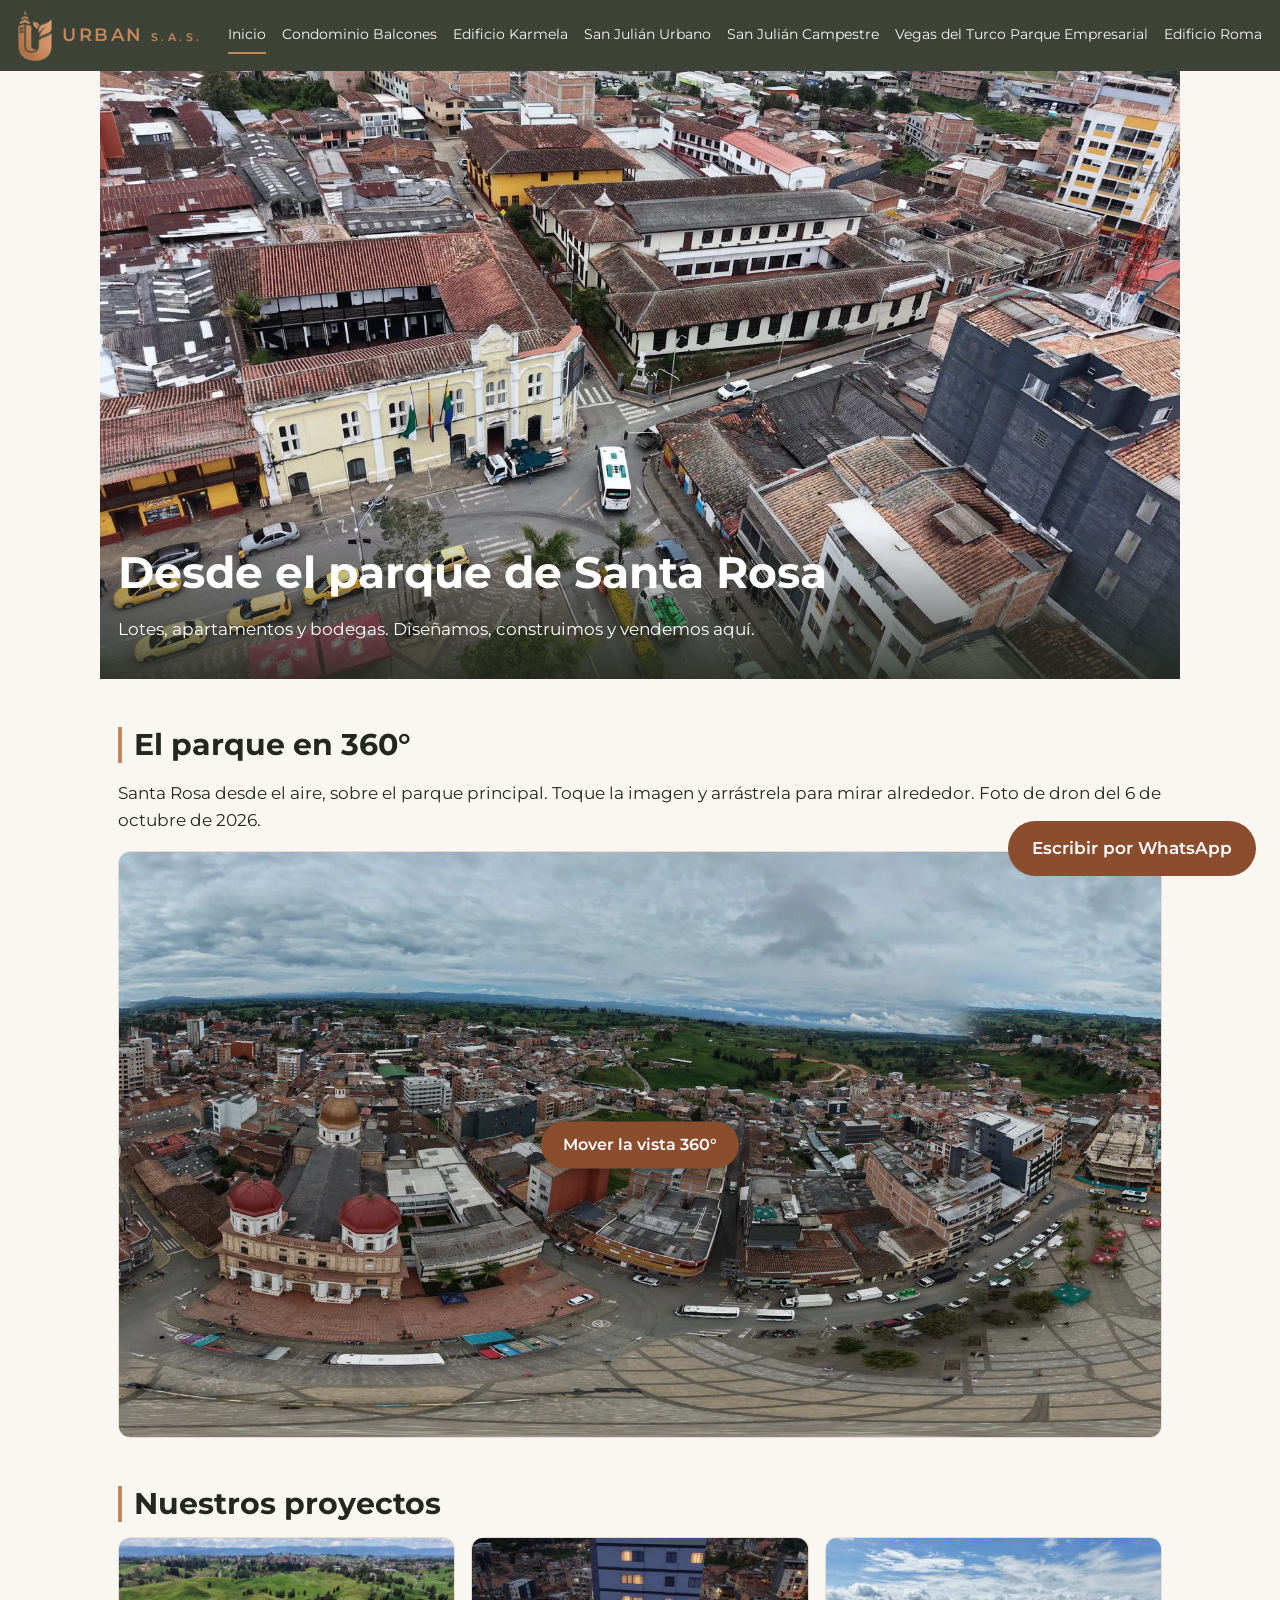
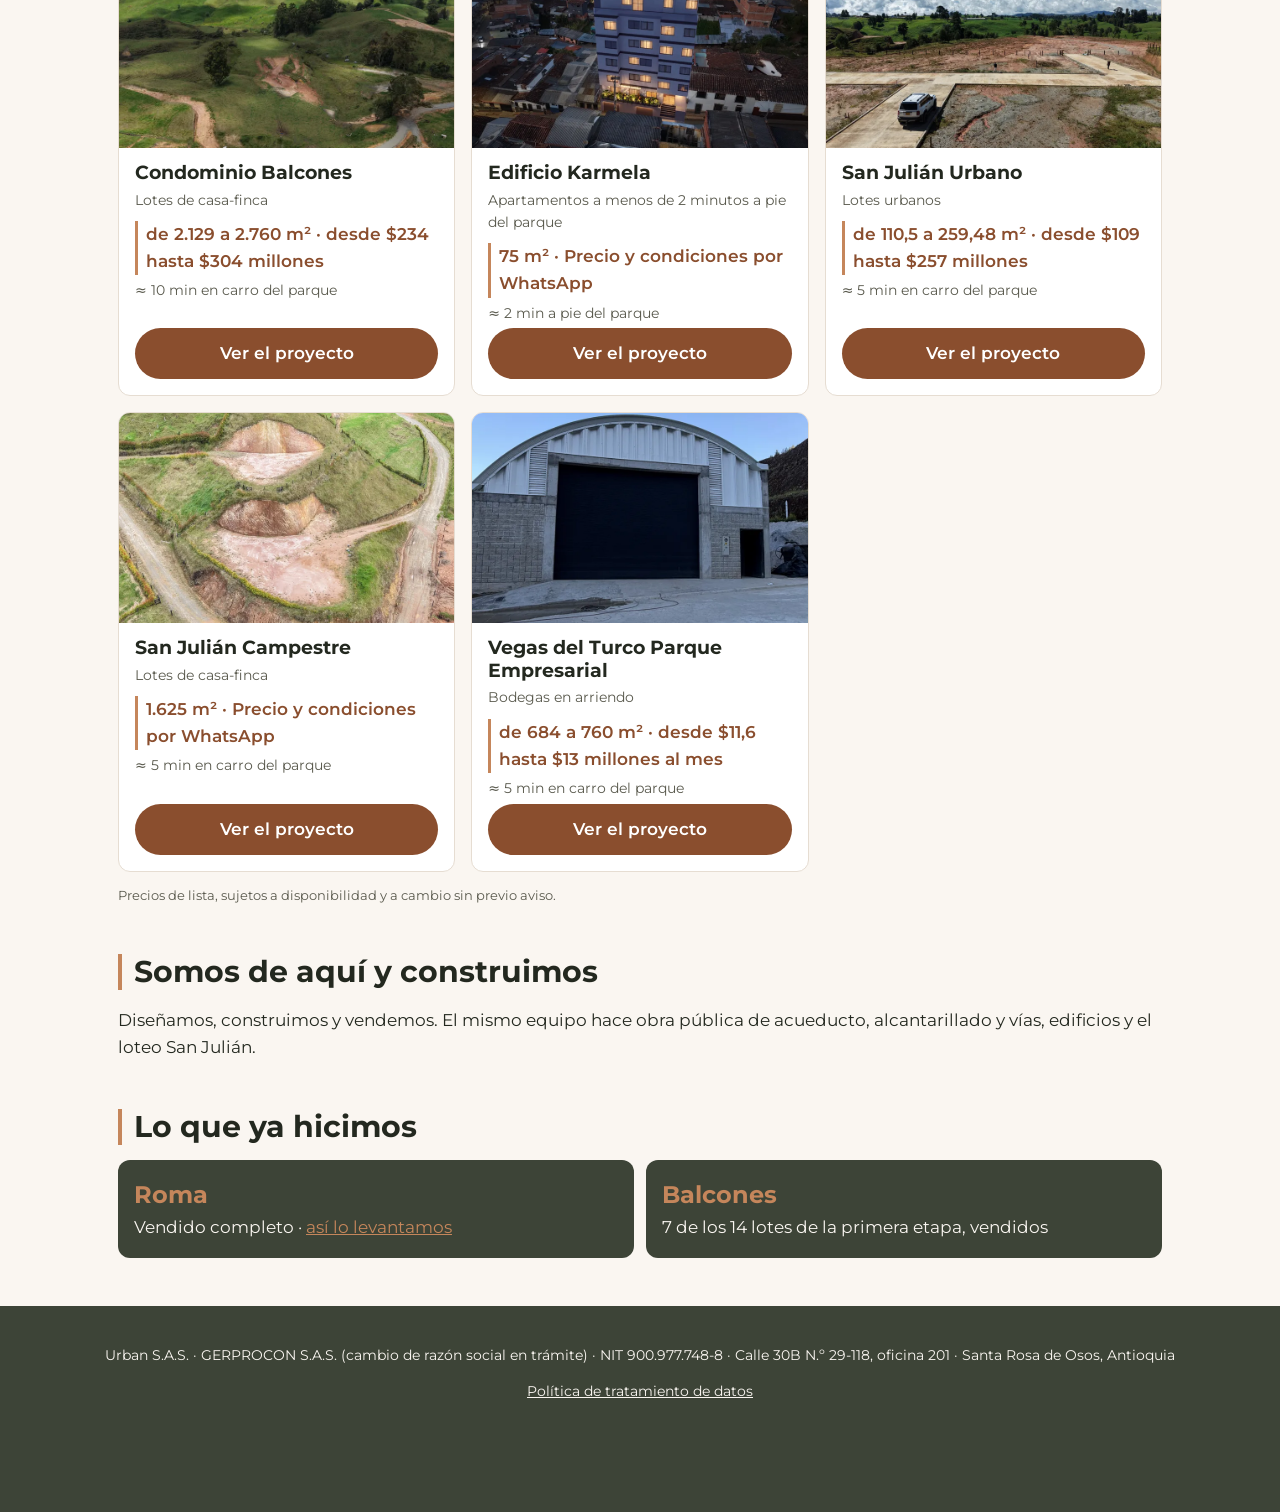
==== index.html @ 13b0f91e "Karmela: 5 apartamentos disponibles (rutina de disponibilidad, 24-10 08:48)" ====
<!DOCTYPE html>
<html lang="es-CO">
<head>
<meta charset="utf-8">
<meta name="viewport" content="width=device-width, initial-scale=1">
<title>Proyectos en Santa Rosa de Osos — Urban S.A.S.</title>
<meta name="description" content="Lotes de casa-finca, lotes urbanos, apartamentos y bodegas en Santa Rosa de Osos, Antioquia.">
<link rel="canonical" href="https://urbansas.com.co/">
<link rel="preload" href="/fuentes/montserrat.woff2" as="font" type="font/woff2" crossorigin>
<link rel="stylesheet" href="/css/urban.css">
<link rel="icon" href="/img/favicon-32.png" sizes="32x32">
<meta property="og:title" content="Proyectos en Santa Rosa de Osos">
<meta property="og:description" content="Lotes de casa-finca, lotes urbanos, apartamentos y bodegas en Santa Rosa de Osos, Antioquia.">
<meta property="og:url" content="https://urbansas.com.co/">
<meta property="og:type" content="website">
<meta property="og:locale" content="es_CO">
<meta property="og:image" content="https://urbansas.com.co/img/parque-1600.webp">
<meta property="og:image:alt" content="Proyectos en Santa Rosa de Osos">
</head>
<body>
<header class="encabezado">
  <a class="marca" href="/"><img src="/img/urban-icono.png" srcset="/img/urban-icono.png 1x, /img/urban-icono@2x.png 2x" alt="" width="34" height="48"><span>URBAN <small>S.A.S.</small></span></a>
  <nav class="menu" aria-label="Menú"><a href="/" aria-current="page">Inicio</a><a href="/balcones/">Condominio Balcones</a><a href="/karmela/">Edificio Karmela</a><a href="/san-julian-urbano/">San Julián Urbano</a><a href="/san-julian-campestre/">San Julián Campestre</a><a href="/vegas-del-turco/">Vegas del Turco Parque Empresarial</a><a href="/edificio-roma/">Edificio Roma</a></nav>
</header>
<main>

<section class="heroe"><img src="/img/parque-1600.webp" srcset="/img/parque-800.webp 800w, /img/parque-1600.webp 1600w" sizes="100vw" alt="Parque principal de Santa Rosa de Osos desde el aire" fetchpriority="high" width="1600" height="900">
  <div class="sobre"><h1>Desde el parque de Santa Rosa</h1><p>Lotes, apartamentos y bodegas. Diseñamos, construimos y vendemos aquí.</p></div></section>
<h2>El parque en 360°</h2>
<p>Santa Rosa desde el aire, sobre el parque principal. Toque la imagen y arrástrela para mirar alrededor. Foto de dron del 6 de octubre de 2026.</p>
<div class="visor360" data-pano="/img/parque-360.jpg" data-yaw="-60" data-pitch="-20">
  <img src="/img/parque-360-800.webp" srcset="/img/parque-360-800.webp 800w, /img/parque-360-1600.webp 1600w" sizes="(max-width: 1080px) 100vw, 1044px" alt="Vista desde el aire del parque principal y la catedral de Santa Rosa de Osos" loading="lazy" width="1600" height="900">
  <button type="button" class="visor360-abrir">Mover la vista 360°</button>
</div>
<script type="module">
  import { montar360 } from '/js/visor360.js';
  document.querySelectorAll('.visor360').forEach(montar360);
</script>
<h2>Nuestros proyectos</h2>
<div class="tarjetas"><article class="tarjeta" data-proyecto="balcones"><img src="/img/balcones-portada-800.webp" alt="" loading="lazy">
  <div class="cuerpo"><h3>Condominio Balcones</h3><p class="tipo">Lotes de casa-finca</p><p class="rango">de 2.129 a 2.760 m² · desde $234 hasta $304 millones</p><p class="minutos">≈ 10 min en carro del parque</p>
  <a class="boton" href="/balcones/">Ver el proyecto</a></div></article><article class="tarjeta" data-proyecto="karmela"><img src="/karmela/img/fachada-800.webp" alt="" loading="lazy">
  <div class="cuerpo"><h3>Edificio Karmela</h3><p class="tipo">Apartamentos a menos de 2 minutos a pie del parque</p><p class="rango">75 m² · Precio y condiciones por WhatsApp</p><p class="minutos">≈ 2 min a pie del parque</p>
  <a class="boton" href="/karmela/">Ver el proyecto</a></div></article><article class="tarjeta" data-proyecto="san-julian-urbano"><img src="/san-julian/urbano-portada-800.webp" alt="" loading="lazy">
  <div class="cuerpo"><h3>San Julián Urbano</h3><p class="tipo">Lotes urbanos</p><p class="rango">de 110,5 a 259,48 m² · desde $109 hasta $257 millones</p><p class="minutos">≈ 5 min en carro del parque</p>
  <a class="boton" href="/san-julian-urbano/">Ver el proyecto</a></div></article><article class="tarjeta" data-proyecto="san-julian-campestre"><img src="/san-julian/campestre-portada-800.webp" alt="" loading="lazy" style="object-position: 50% 30%">
  <div class="cuerpo"><h3>San Julián Campestre</h3><p class="tipo">Lotes de casa-finca</p><p class="rango">1.625 m² · Precio y condiciones por WhatsApp</p><p class="minutos">≈ 5 min en carro del parque</p>
  <a class="boton" href="/san-julian-campestre/">Ver el proyecto</a></div></article><article class="tarjeta" data-proyecto="vegas-del-turco"><img src="/vegas-del-turco/fachada-800.webp" alt="" loading="lazy">
  <div class="cuerpo"><h3>Vegas del Turco Parque Empresarial</h3><p class="tipo">Bodegas en arriendo</p><p class="rango">de 684 a 760 m² · desde $11,6 hasta $13 millones al mes</p><p class="minutos">≈ 5 min en carro del parque</p>
  <a class="boton" href="/vegas-del-turco/">Ver el proyecto</a></div></article></div>
<p class="nota">Precios de lista, sujetos a disponibilidad y a cambio sin previo aviso.</p>
<h2>Somos de aquí y construimos</h2>
<p>Diseñamos, construimos y vendemos. El mismo equipo hace obra pública de acueducto, alcantarillado y vías, edificios y el loteo San Julián.</p>
<h2>Lo que ya hicimos</h2>
<div class="hecho"><div><strong>Roma</strong>Vendido completo · <a href="/edificio-roma/">así lo levantamos</a></div><div><strong>Balcones</strong>7 de los 14 lotes de la primera etapa, vendidos</div></div>
</main>
<footer class="pie">
  <p>Urban S.A.S. · GERPROCON S.A.S. (cambio de razón social en trámite) · NIT 900.977.748-8 · Calle 30B N.º 29-118, oficina 201 · Santa Rosa de Osos, Antioquia</p>
  <p><a href="/privacidad/">Política de tratamiento de datos</a></p>
</footer>
<a class="whatsapp-fijo" href="https://wa.me/573203769226?text=Hola%2C%20vi%20la%20p%C3%A1gina%20de%20Urban.%20Quiero%20informaci%C3%B3n.">Escribir por WhatsApp</a>
</body>
</html>
---- css/urban.css ----
@font-face { font-family: Montserrat; src: url(/fuentes/montserrat.woff2) format("woff2"); font-weight: 100 900; font-display: swap; }
:root { --verde: #3D4437; --cobre: #C5865B; --cobre-hondo: #8A4E2E; --arena: #FAF6F1; --texto: #23281F; --suave: #5A5A4E; --linea: #E6DDD2; }
* { box-sizing: border-box; }
html { -webkit-text-size-adjust: 100%; }
body { margin: 0; background: var(--arena); color: var(--texto); font: 400 17px/1.6 Montserrat, system-ui, sans-serif; padding-bottom: 76px; }
img, video { max-width: 100%; height: auto; display: block; }
a { color: var(--cobre-hondo); }
h1, h2, h3 { line-height: 1.2; font-weight: 700; }
h1 { font-size: clamp(28px, 6vw, 44px); margin: 0 0 .4em; }
h2 { font-size: clamp(22px, 4.5vw, 30px); margin: 1.6em 0 .5em; border-left: 4px solid var(--cobre); padding-left: 12px; }
main { max-width: 1080px; margin: 0 auto; padding: 0 18px; }
.encabezado { background: var(--verde); display: flex; flex-wrap: wrap; align-items: center; justify-content: space-between; gap: 8px 18px; padding: 10px 18px; }
.marca { display: flex; align-items: center; gap: 10px; color: var(--cobre); text-decoration: none; font-weight: 600; letter-spacing: .14em; font-size: 18px; }
.marca small { font-size: .62em; letter-spacing: .3em; }
.menu { display: flex; flex-wrap: wrap; gap: 4px 16px; }
.menu a { color: var(--arena); text-decoration: none; font-size: 14px; padding: 6px 0; }
.menu a[aria-current="page"] { border-bottom: 2px solid var(--cobre); }
.heroe { position: relative; margin: 0 -18px; }
.heroe img { width: 100%; aspect-ratio: 16/9; object-fit: cover; }
.heroe .sobre { position: absolute; left: 0; right: 0; bottom: 0; padding: 18px; background: linear-gradient(transparent, rgba(35,40,31,.85)); color: #fff; }
.heroe h1 { color: #fff; }
.galeria { display: grid; grid-template-columns: repeat(auto-fit, minmax(min(100%, 420px), 1fr)); gap: 16px; align-items: start; }
.galeria img { width: 100%; border-radius: 12px; border: 1px solid var(--linea); }
.galeria.una { grid-template-columns: minmax(0, 520px); }  /* una sola foto, vertical: no se estira al ancho de la página */
.galeria + .galeria { margin-top: 16px; }
.galeria figure { margin: 0; }
.galeria .ancha { grid-column: 1 / -1; max-width: 780px; }
.galeria figcaption { font-size: 13px; color: var(--suave); margin-top: 6px; }
.tarjetas { display: grid; grid-template-columns: repeat(auto-fit, minmax(260px, 1fr)); gap: 16px; }
.tarjeta { background: #fff; border: 1px solid var(--linea); border-radius: 12px; overflow: hidden; display: flex; flex-direction: column; }
.tarjeta img { aspect-ratio: 16/10; object-fit: cover; width: 100%; }
.tarjeta .cuerpo { padding: 14px 16px 16px; display: flex; flex-direction: column; gap: 4px; flex: 1; }
.tarjeta h3 { margin: 0; font-size: 19px; }
.tarjeta .tipo { color: var(--suave); font-size: 14px; margin: 0; }
.rango { color: var(--cobre-hondo); font-weight: 600; border-left: 3px solid var(--cobre); padding-left: 8px; margin: 6px 0 0; }
.minutos { font-size: 14px; color: var(--suave); margin: 0; }
.boton { display: inline-block; background: var(--cobre-hondo); color: #fff; text-decoration: none; font-weight: 600; padding: 12px 20px; border-radius: 999px; margin-top: auto; text-align: center; }
.whatsapp-fijo { position: fixed; left: 12px; right: 12px; bottom: 12px; z-index: 50; background: var(--cobre-hondo); color: #fff; text-align: center; padding: 14px; border-radius: 999px; font-weight: 600; text-decoration: none; }
@media (min-width: 760px) { .whatsapp-fijo { left: auto; right: 24px; bottom: 24px; padding: 14px 24px; } body { padding-bottom: 0; } }
.lista-datos { list-style: none; padding: 0; display: grid; grid-template-columns: repeat(auto-fit, minmax(220px, 1fr)); gap: 8px 24px; }
.lista-datos li::before { content: ""; display: inline-block; width: 8px; height: 8px; background: var(--cobre); border-radius: 2px; margin-right: 10px; vertical-align: 2px; }
.planito { background: #fff; border: 1px solid var(--linea); border-radius: 12px; padding: 8px; }
.nota { font-size: 13px; color: var(--suave); }
.pie { background: var(--verde); color: var(--arena); padding: 24px 18px 96px; margin-top: 48px; font-size: 14px; text-align: center; }
.pie a { color: var(--arena); text-decoration: underline; }
.hecho { display: grid; grid-template-columns: repeat(auto-fit, minmax(200px, 1fr)); gap: 12px; }
.hecho div { background: var(--verde); color: var(--arena); border-radius: 12px; padding: 16px; }
.hecho strong { color: var(--cobre); display: block; font-size: 24px; }
.visor360 { position: relative; width: 100%; border-radius: 12px; overflow: hidden; border: 1px solid var(--linea); aspect-ratio: 16/9; background: var(--verde); }
@media (max-width: 600px) { .visor360 { aspect-ratio: 4/3; } }  /* en celular, más alto: 16:9 a 340 px de ancho no deja dónde arrastrar */
.visor360 > img { width: 100%; height: 100%; object-fit: cover; }
.visor360-abrir { position: absolute; left: 50%; top: 50%; transform: translate(-50%, -50%); font: 600 16px/1.2 Montserrat, system-ui, sans-serif; color: #fff; background: var(--cobre-hondo); border: 0; border-radius: 999px; padding: 14px 22px; cursor: pointer; box-shadow: 0 4px 16px rgba(0,0,0,.35); }
.visor360-abrir:disabled { opacity: .85; cursor: progress; }
.visor360-lienzo { position: absolute; inset: 0; }
.galeria.linea { grid-template-columns: repeat(auto-fill, minmax(min(46%, 240px), 1fr)); gap: 12px; }  /* línea de tiempo del Roma: varias fotos por fila, también en celular */
.galeria.linea figcaption strong { color: var(--texto); }
.hecho a { color: var(--cobre); }
.video-vertical { max-width: 420px; margin: 0 auto; }
.video-vertical video { width: 100%; border-radius: 12px; background: var(--verde); aspect-ratio: 9/16; }
.calculadora { background: #fff; border: 1px solid var(--linea); border-radius: 12px; padding: 16px 18px; max-width: 640px; }
.calculadora > p:first-child { margin-top: 0; }
.calculadora label { display: flex; justify-content: space-between; gap: 12px; font-weight: 600; margin-top: 14px; }
.calculadora label strong { color: var(--cobre-hondo); white-space: nowrap; }
.calculadora input[type="range"] { width: 100%; accent-color: var(--cobre-hondo); margin: 8px 0 0; }
.plan-extremos { display: flex; justify-content: space-between; font-size: 12px; color: var(--suave); margin: 0; }
.plan-resultado { background: var(--arena); border-radius: 10px; padding: 12px 14px; margin-top: 16px; }
.plan-filas { margin: 0; }
.plan-filas div { display: flex; justify-content: space-between; gap: 12px; padding: 6px 0; border-bottom: 1px solid var(--linea); }
.plan-filas div:last-child { border-bottom: 0; font-weight: 700; color: var(--cobre-hondo); }
.plan-filas dd { margin: 0; white-space: nowrap; }
.plan-resumen { margin: 8px 0 0; font-size: 15px; }
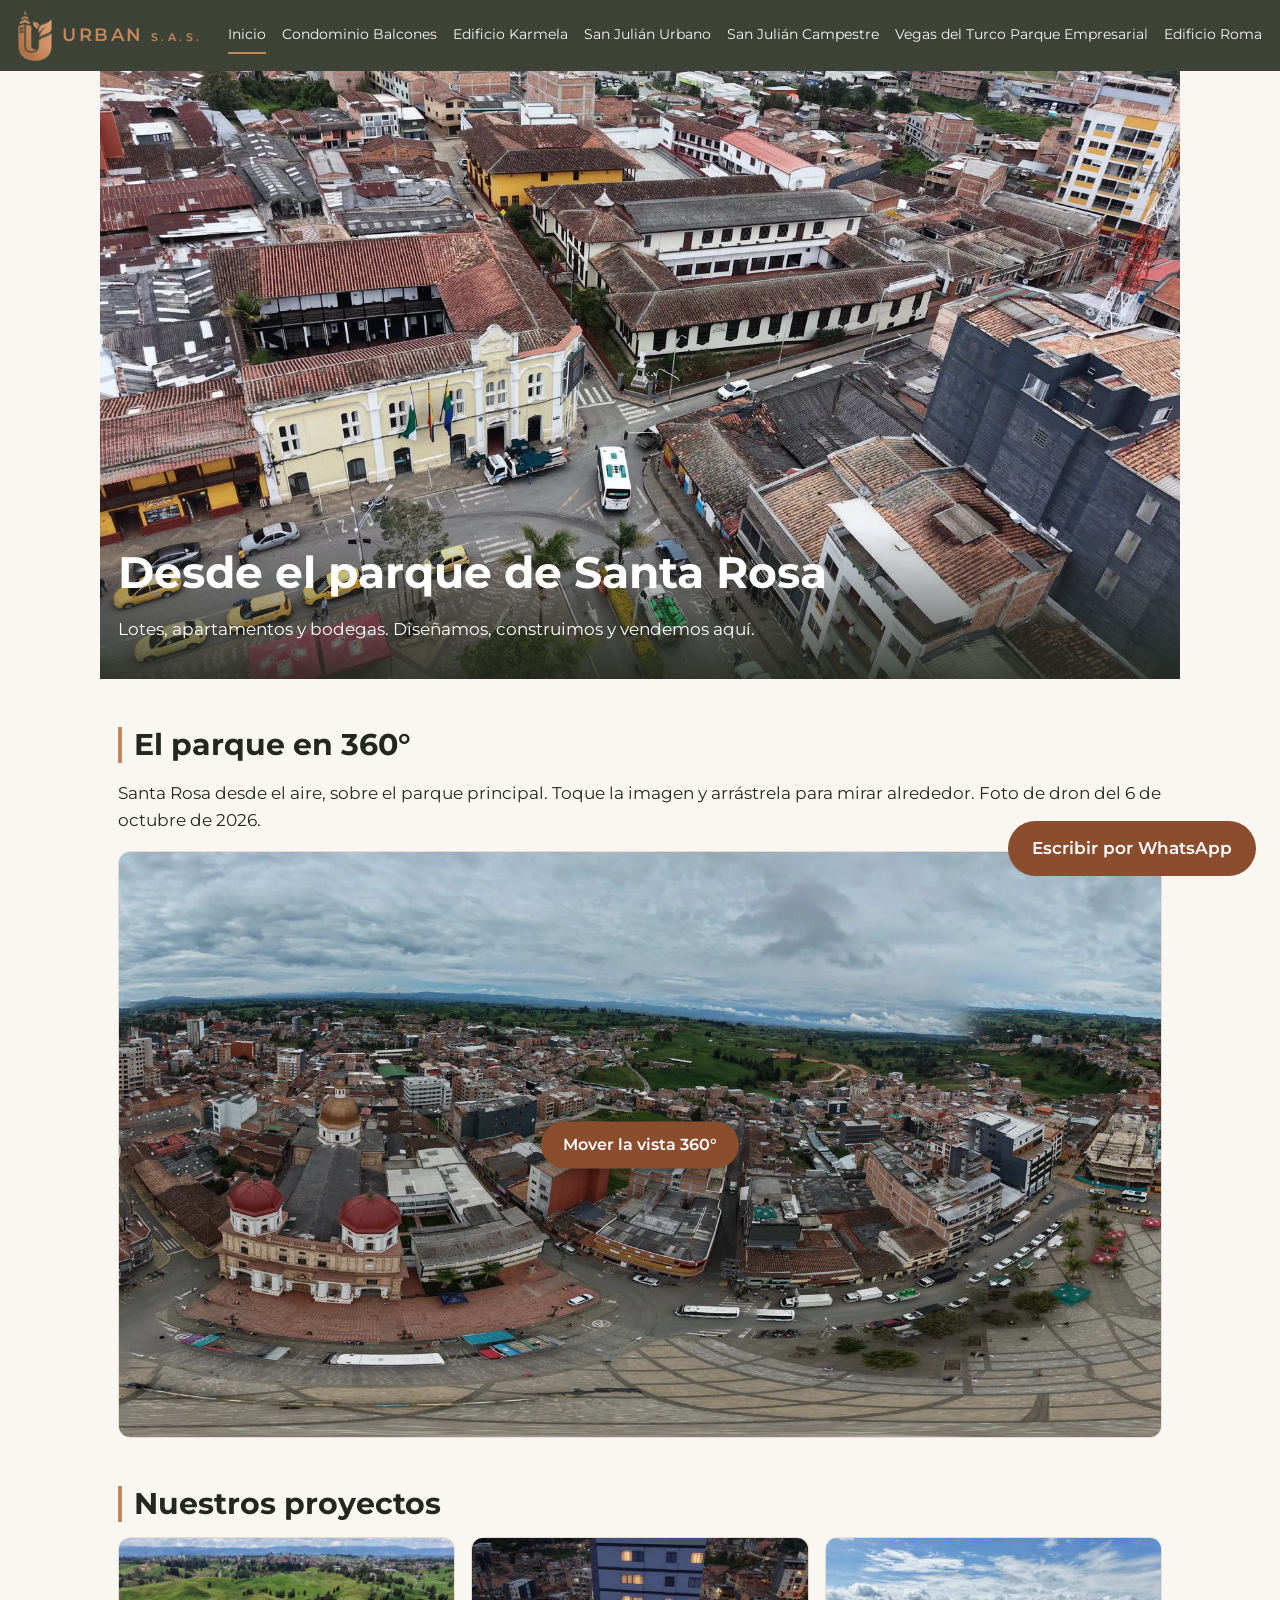
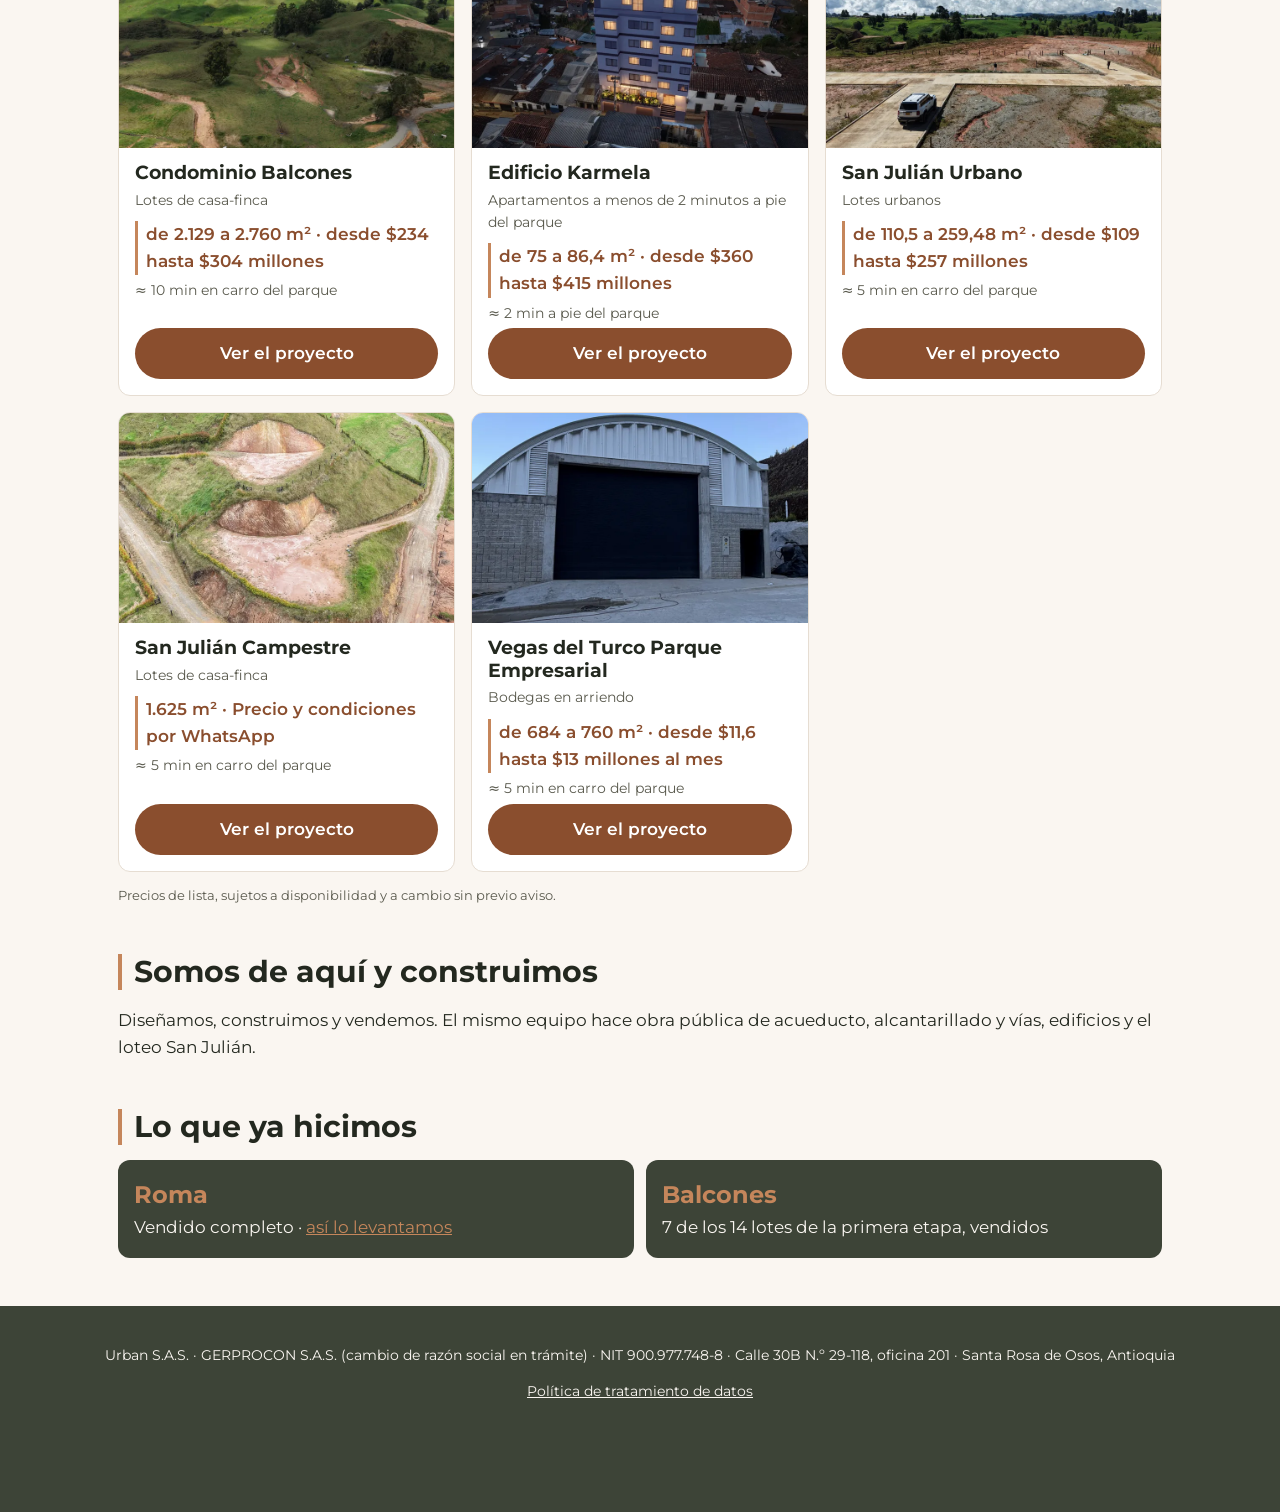
==== commit 4a712063: "Karmela: 6 apartamentos disponibles (rutina de disponibilidad, 24-10 09:09)" ====
--- a/index.html
+++ b/index.html
@@ -40,7 +40,7 @@
 <div class="tarjetas"><article class="tarjeta" data-proyecto="balcones"><img src="/img/balcones-portada-800.webp" alt="" loading="lazy">
   <div class="cuerpo"><h3>Condominio Balcones</h3><p class="tipo">Lotes de casa-finca</p><p class="rango">de 2.129 a 2.760 m² · desde $234 hasta $304 millones</p><p class="minutos">≈ 10 min en carro del parque</p>
   <a class="boton" href="/balcones/">Ver el proyecto</a></div></article><article class="tarjeta" data-proyecto="karmela"><img src="/karmela/img/fachada-800.webp" alt="" loading="lazy">
-  <div class="cuerpo"><h3>Edificio Karmela</h3><p class="tipo">Apartamentos a menos de 2 minutos a pie del parque</p><p class="rango">75 m² · Precio y condiciones por WhatsApp</p><p class="minutos">≈ 2 min a pie del parque</p>
+  <div class="cuerpo"><h3>Edificio Karmela</h3><p class="tipo">Apartamentos a menos de 2 minutos a pie del parque</p><p class="rango">de 75 a 86,4 m² · desde $360 hasta $415 millones</p><p class="minutos">≈ 2 min a pie del parque</p>
   <a class="boton" href="/karmela/">Ver el proyecto</a></div></article><article class="tarjeta" data-proyecto="san-julian-urbano"><img src="/san-julian/urbano-portada-800.webp" alt="" loading="lazy">
   <div class="cuerpo"><h3>San Julián Urbano</h3><p class="tipo">Lotes urbanos</p><p class="rango">de 110,5 a 259,48 m² · desde $109 hasta $257 millones</p><p class="minutos">≈ 5 min en carro del parque</p>
   <a class="boton" href="/san-julian-urbano/">Ver el proyecto</a></div></article><article class="tarjeta" data-proyecto="san-julian-campestre"><img src="/san-julian/campestre-portada-800.webp" alt="" loading="lazy" style="object-position: 50% 30%">
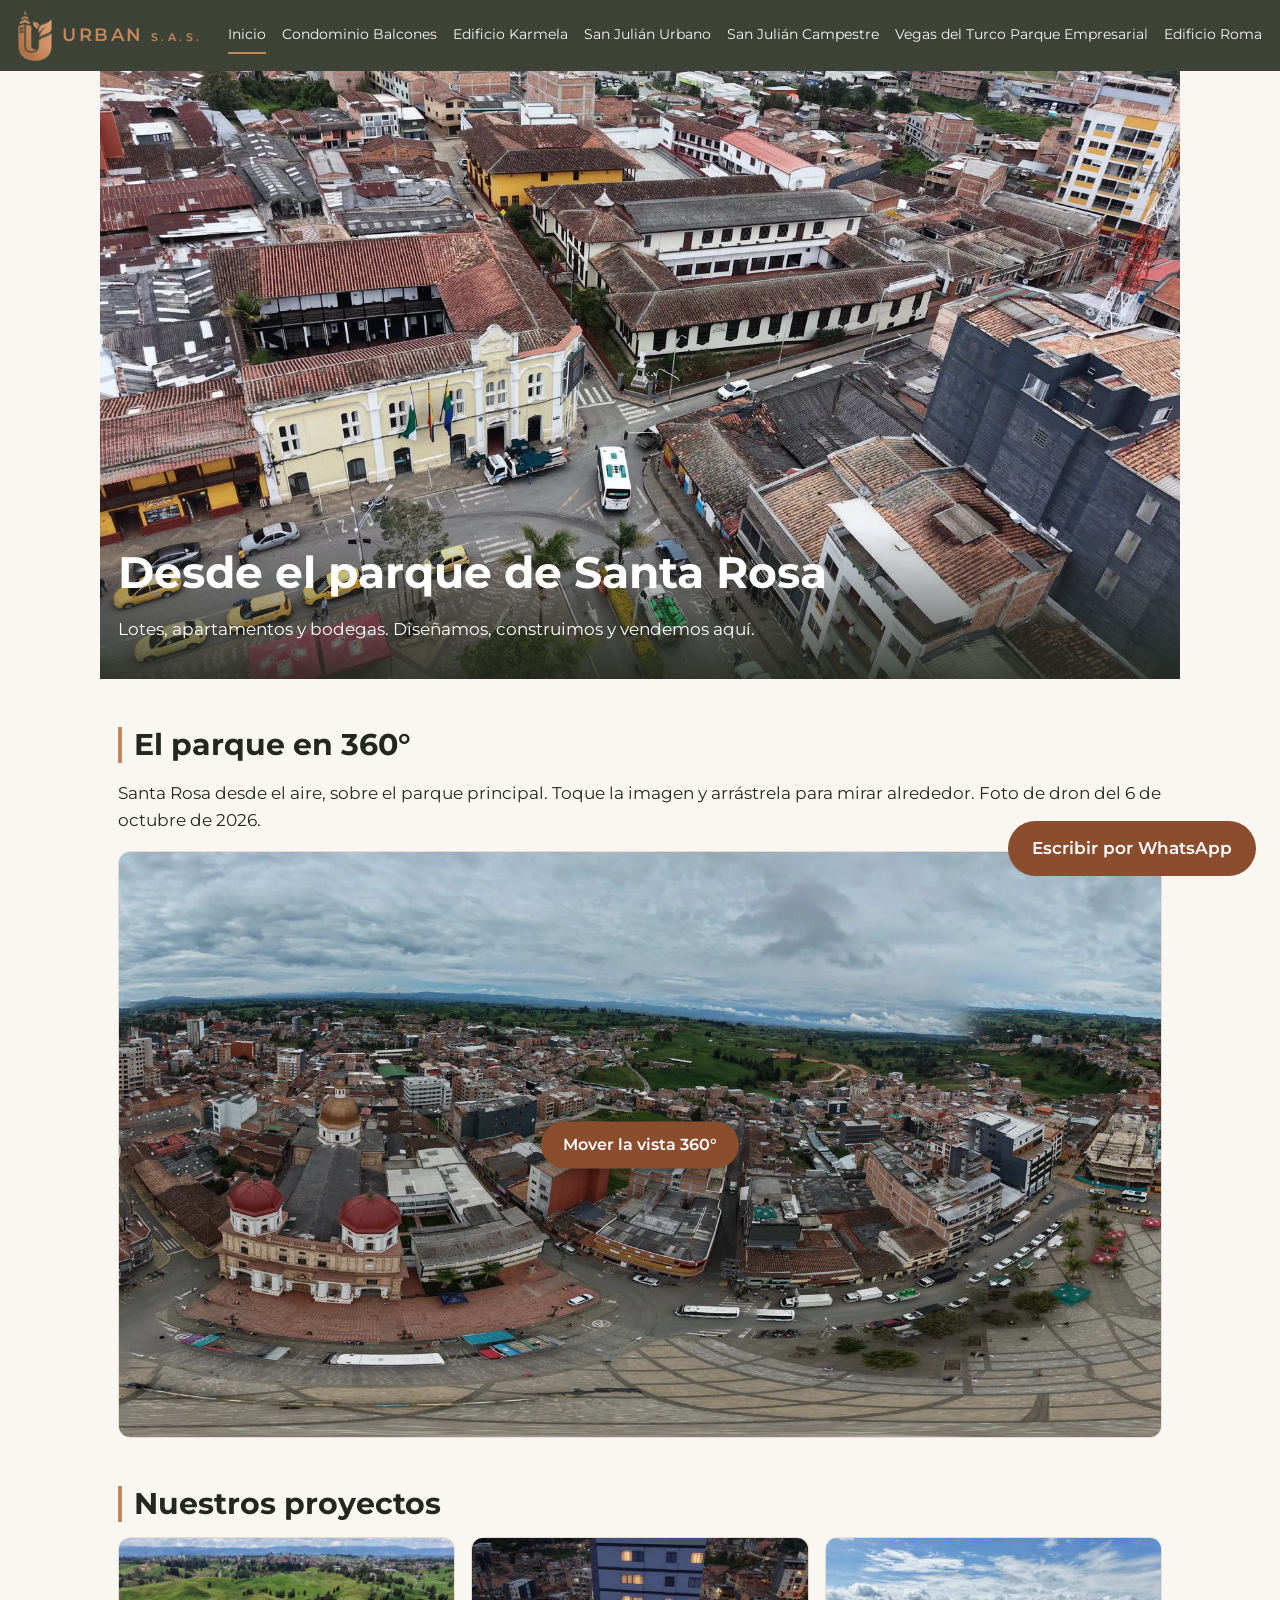
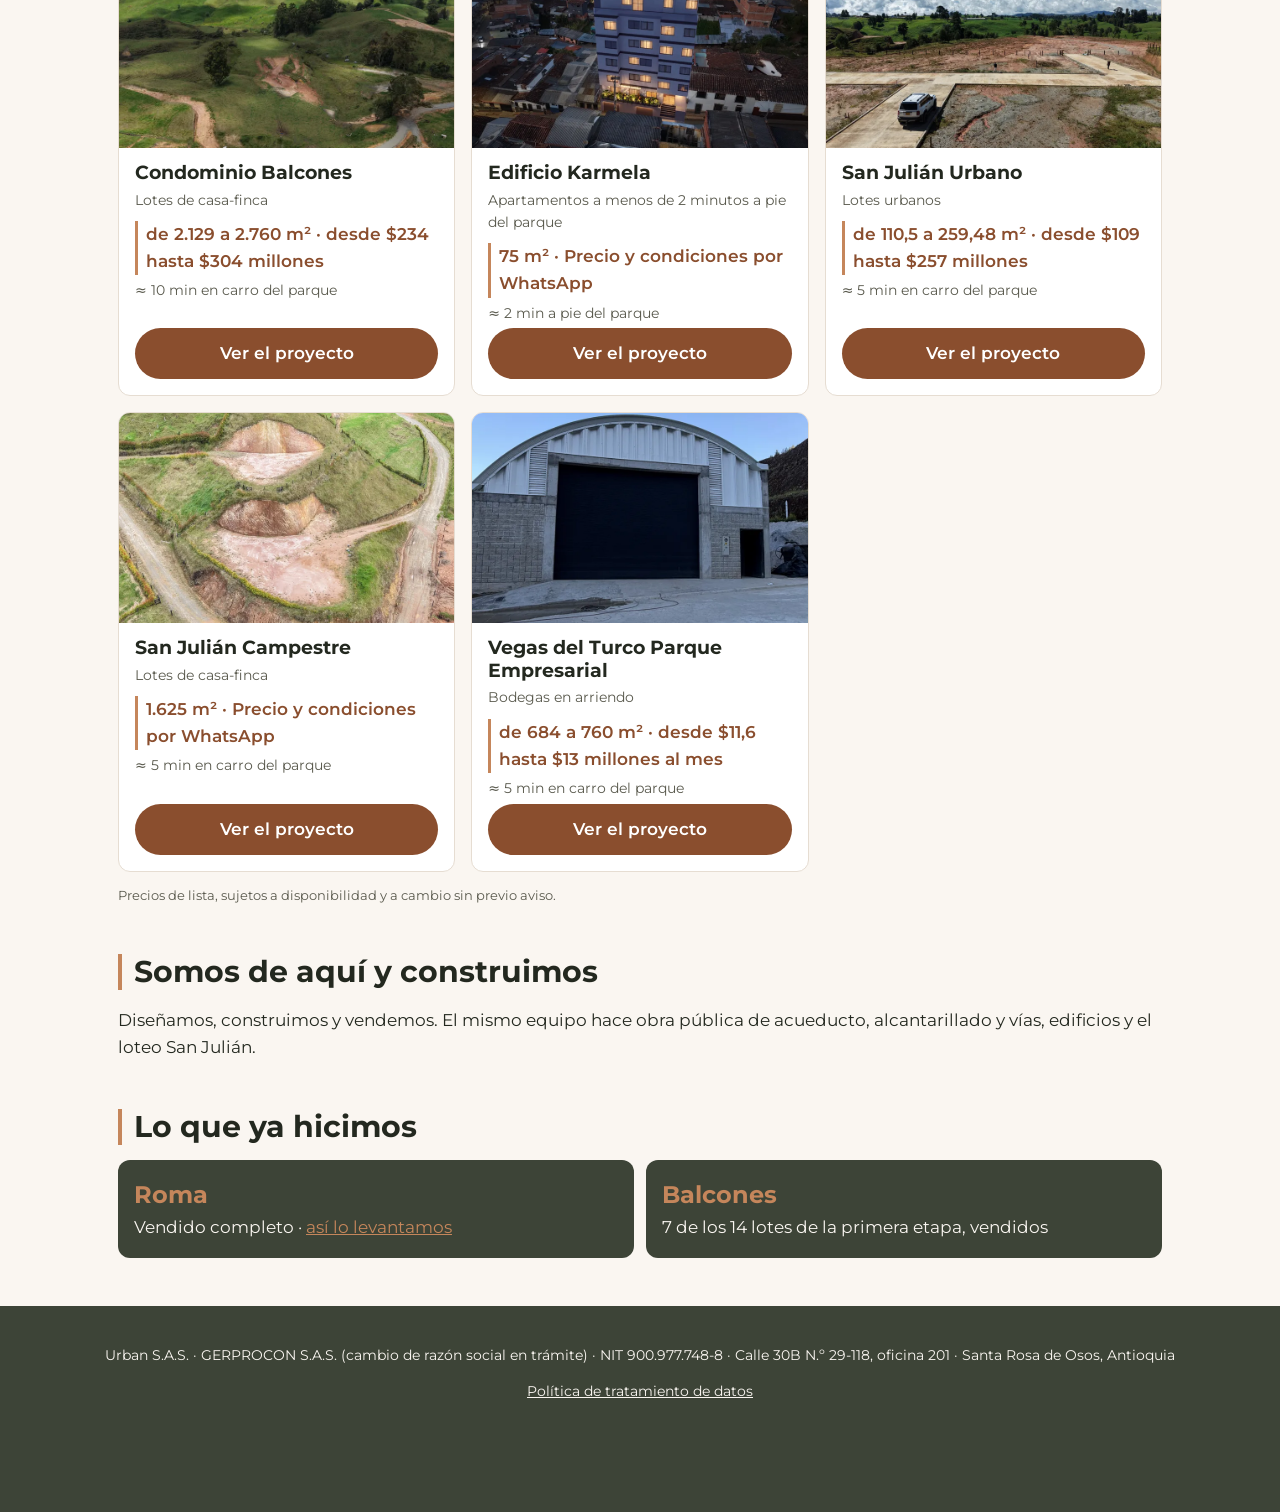
==== commit 1a33968c: "Karmela: 5 apartamentos disponibles (rutina de disponibilidad, 24-10 11:40)" ====
--- a/index.html
+++ b/index.html
@@ -40,7 +40,7 @@
 <div class="tarjetas"><article class="tarjeta" data-proyecto="balcones"><img src="/img/balcones-portada-800.webp" alt="" loading="lazy">
   <div class="cuerpo"><h3>Condominio Balcones</h3><p class="tipo">Lotes de casa-finca</p><p class="rango">de 2.129 a 2.760 m² · desde $234 hasta $304 millones</p><p class="minutos">≈ 10 min en carro del parque</p>
   <a class="boton" href="/balcones/">Ver el proyecto</a></div></article><article class="tarjeta" data-proyecto="karmela"><img src="/karmela/img/fachada-800.webp" alt="" loading="lazy">
-  <div class="cuerpo"><h3>Edificio Karmela</h3><p class="tipo">Apartamentos a menos de 2 minutos a pie del parque</p><p class="rango">de 75 a 86,4 m² · desde $360 hasta $415 millones</p><p class="minutos">≈ 2 min a pie del parque</p>
+  <div class="cuerpo"><h3>Edificio Karmela</h3><p class="tipo">Apartamentos a menos de 2 minutos a pie del parque</p><p class="rango">75 m² · Precio y condiciones por WhatsApp</p><p class="minutos">≈ 2 min a pie del parque</p>
   <a class="boton" href="/karmela/">Ver el proyecto</a></div></article><article class="tarjeta" data-proyecto="san-julian-urbano"><img src="/san-julian/urbano-portada-800.webp" alt="" loading="lazy">
   <div class="cuerpo"><h3>San Julián Urbano</h3><p class="tipo">Lotes urbanos</p><p class="rango">de 110,5 a 259,48 m² · desde $109 hasta $257 millones</p><p class="minutos">≈ 5 min en carro del parque</p>
   <a class="boton" href="/san-julian-urbano/">Ver el proyecto</a></div></article><article class="tarjeta" data-proyecto="san-julian-campestre"><img src="/san-julian/campestre-portada-800.webp" alt="" loading="lazy" style="object-position: 50% 30%">
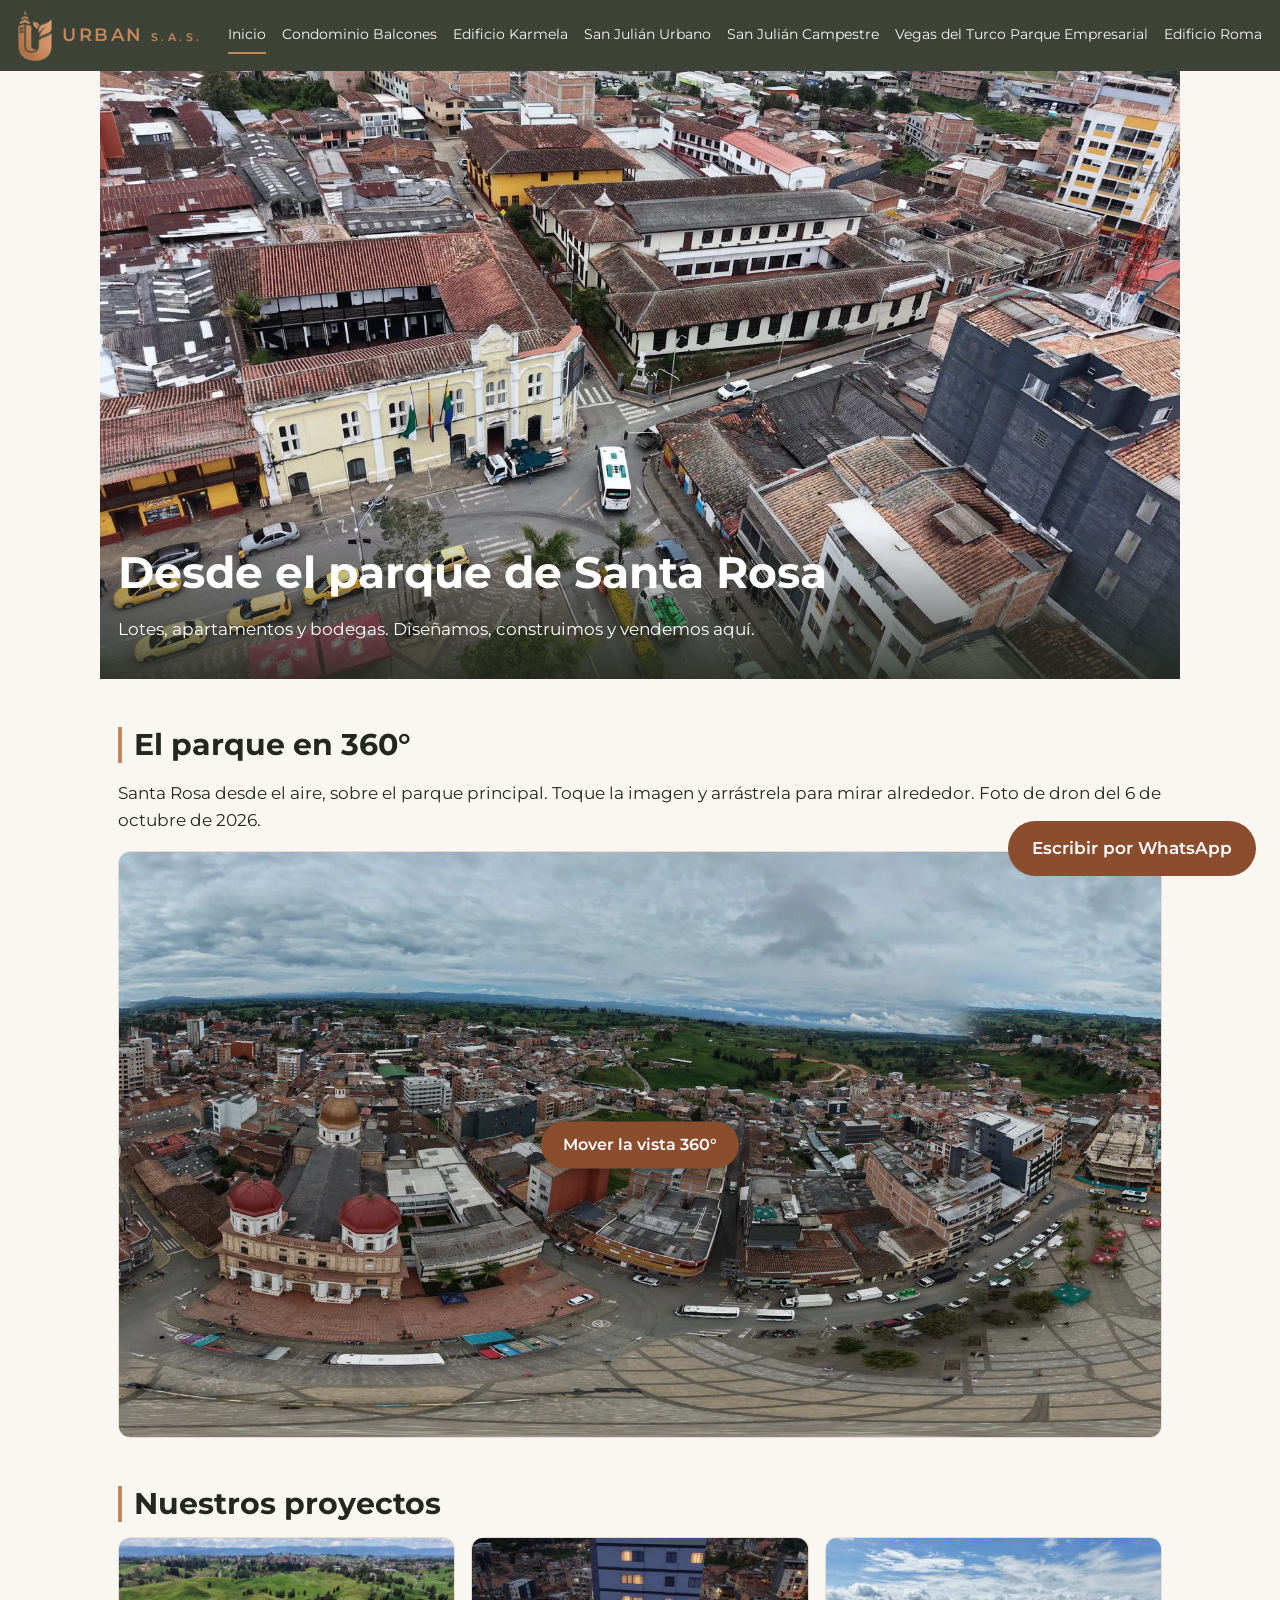
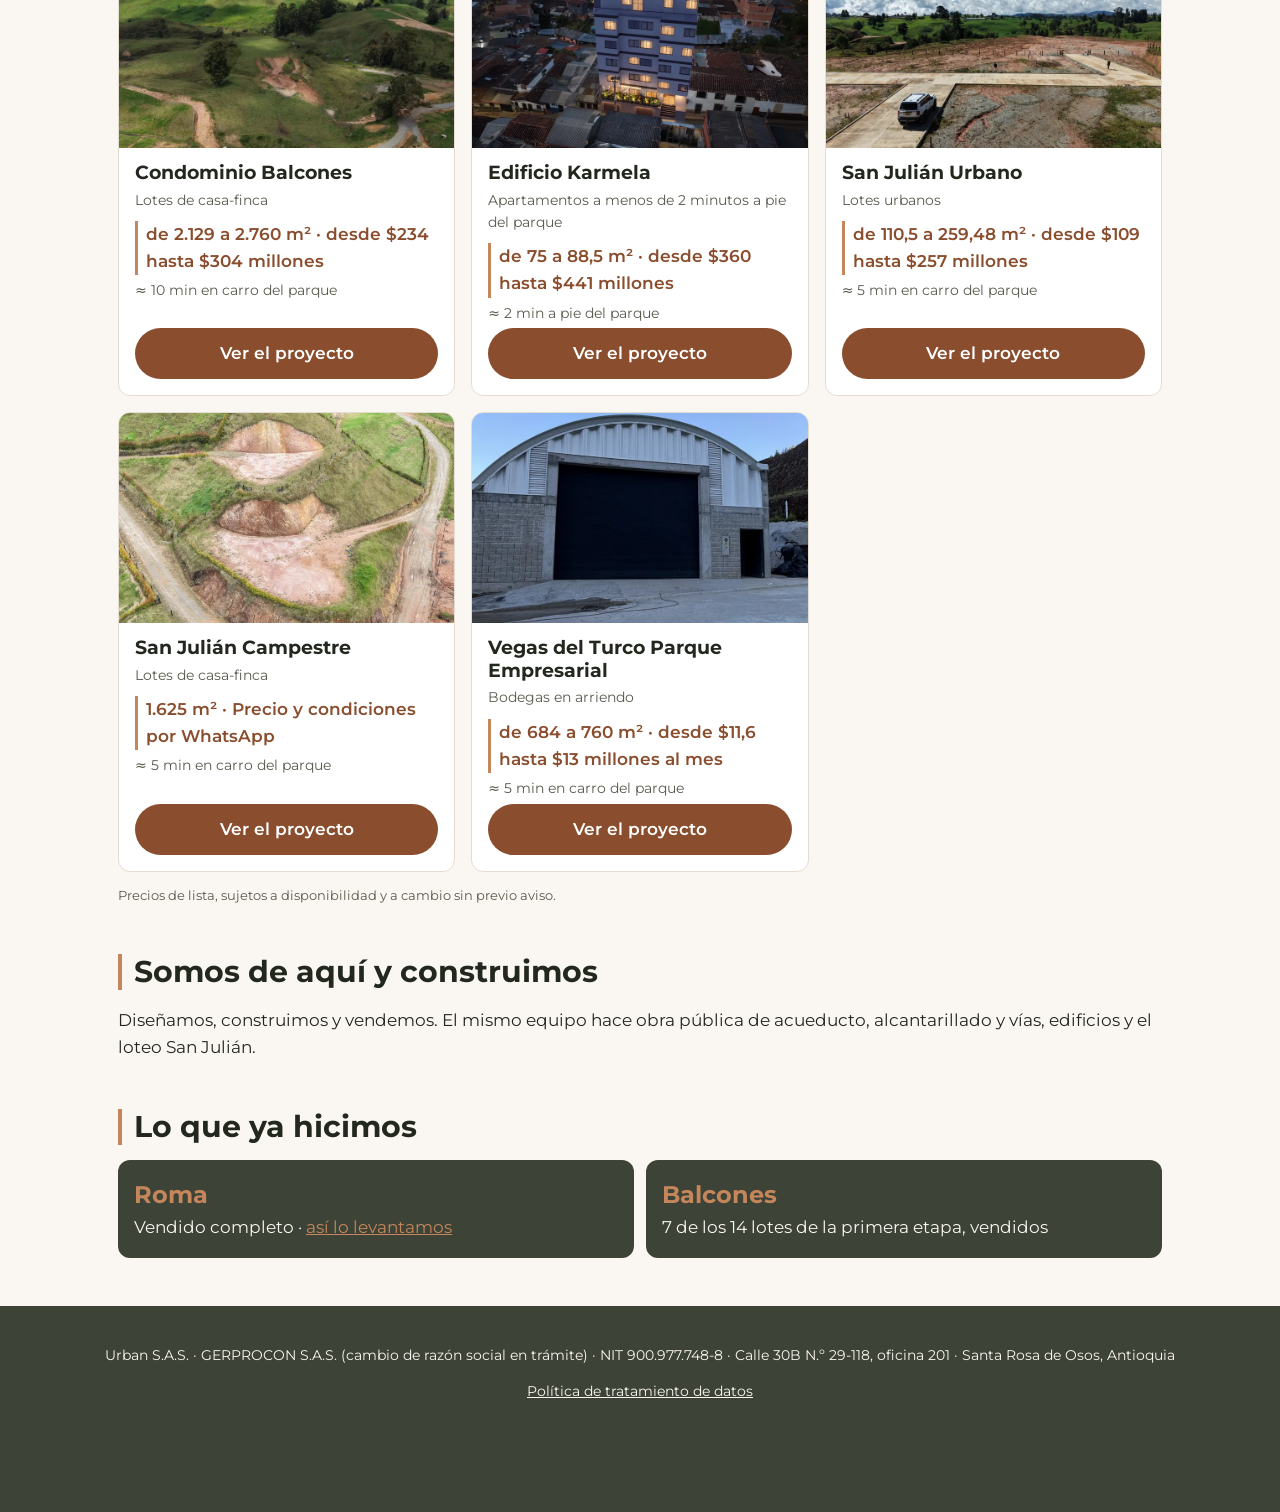
==== commit f3fc75a3: "Karmela: 7 apartamentos disponibles (rutina de disponibilidad, 25-10 16:11)" ====
--- a/index.html
+++ b/index.html
@@ -40,7 +40,7 @@
 <div class="tarjetas"><article class="tarjeta" data-proyecto="balcones"><img src="/img/balcones-portada-800.webp" alt="" loading="lazy">
   <div class="cuerpo"><h3>Condominio Balcones</h3><p class="tipo">Lotes de casa-finca</p><p class="rango">de 2.129 a 2.760 m² · desde $234 hasta $304 millones</p><p class="minutos">≈ 10 min en carro del parque</p>
   <a class="boton" href="/balcones/">Ver el proyecto</a></div></article><article class="tarjeta" data-proyecto="karmela"><img src="/karmela/img/fachada-800.webp" alt="" loading="lazy">
-  <div class="cuerpo"><h3>Edificio Karmela</h3><p class="tipo">Apartamentos a menos de 2 minutos a pie del parque</p><p class="rango">75 m² · Precio y condiciones por WhatsApp</p><p class="minutos">≈ 2 min a pie del parque</p>
+  <div class="cuerpo"><h3>Edificio Karmela</h3><p class="tipo">Apartamentos a menos de 2 minutos a pie del parque</p><p class="rango">de 75 a 88,5 m² · desde $360 hasta $441 millones</p><p class="minutos">≈ 2 min a pie del parque</p>
   <a class="boton" href="/karmela/">Ver el proyecto</a></div></article><article class="tarjeta" data-proyecto="san-julian-urbano"><img src="/san-julian/urbano-portada-800.webp" alt="" loading="lazy">
   <div class="cuerpo"><h3>San Julián Urbano</h3><p class="tipo">Lotes urbanos</p><p class="rango">de 110,5 a 259,48 m² · desde $109 hasta $257 millones</p><p class="minutos">≈ 5 min en carro del parque</p>
   <a class="boton" href="/san-julian-urbano/">Ver el proyecto</a></div></article><article class="tarjeta" data-proyecto="san-julian-campestre"><img src="/san-julian/campestre-portada-800.webp" alt="" loading="lazy" style="object-position: 50% 30%">
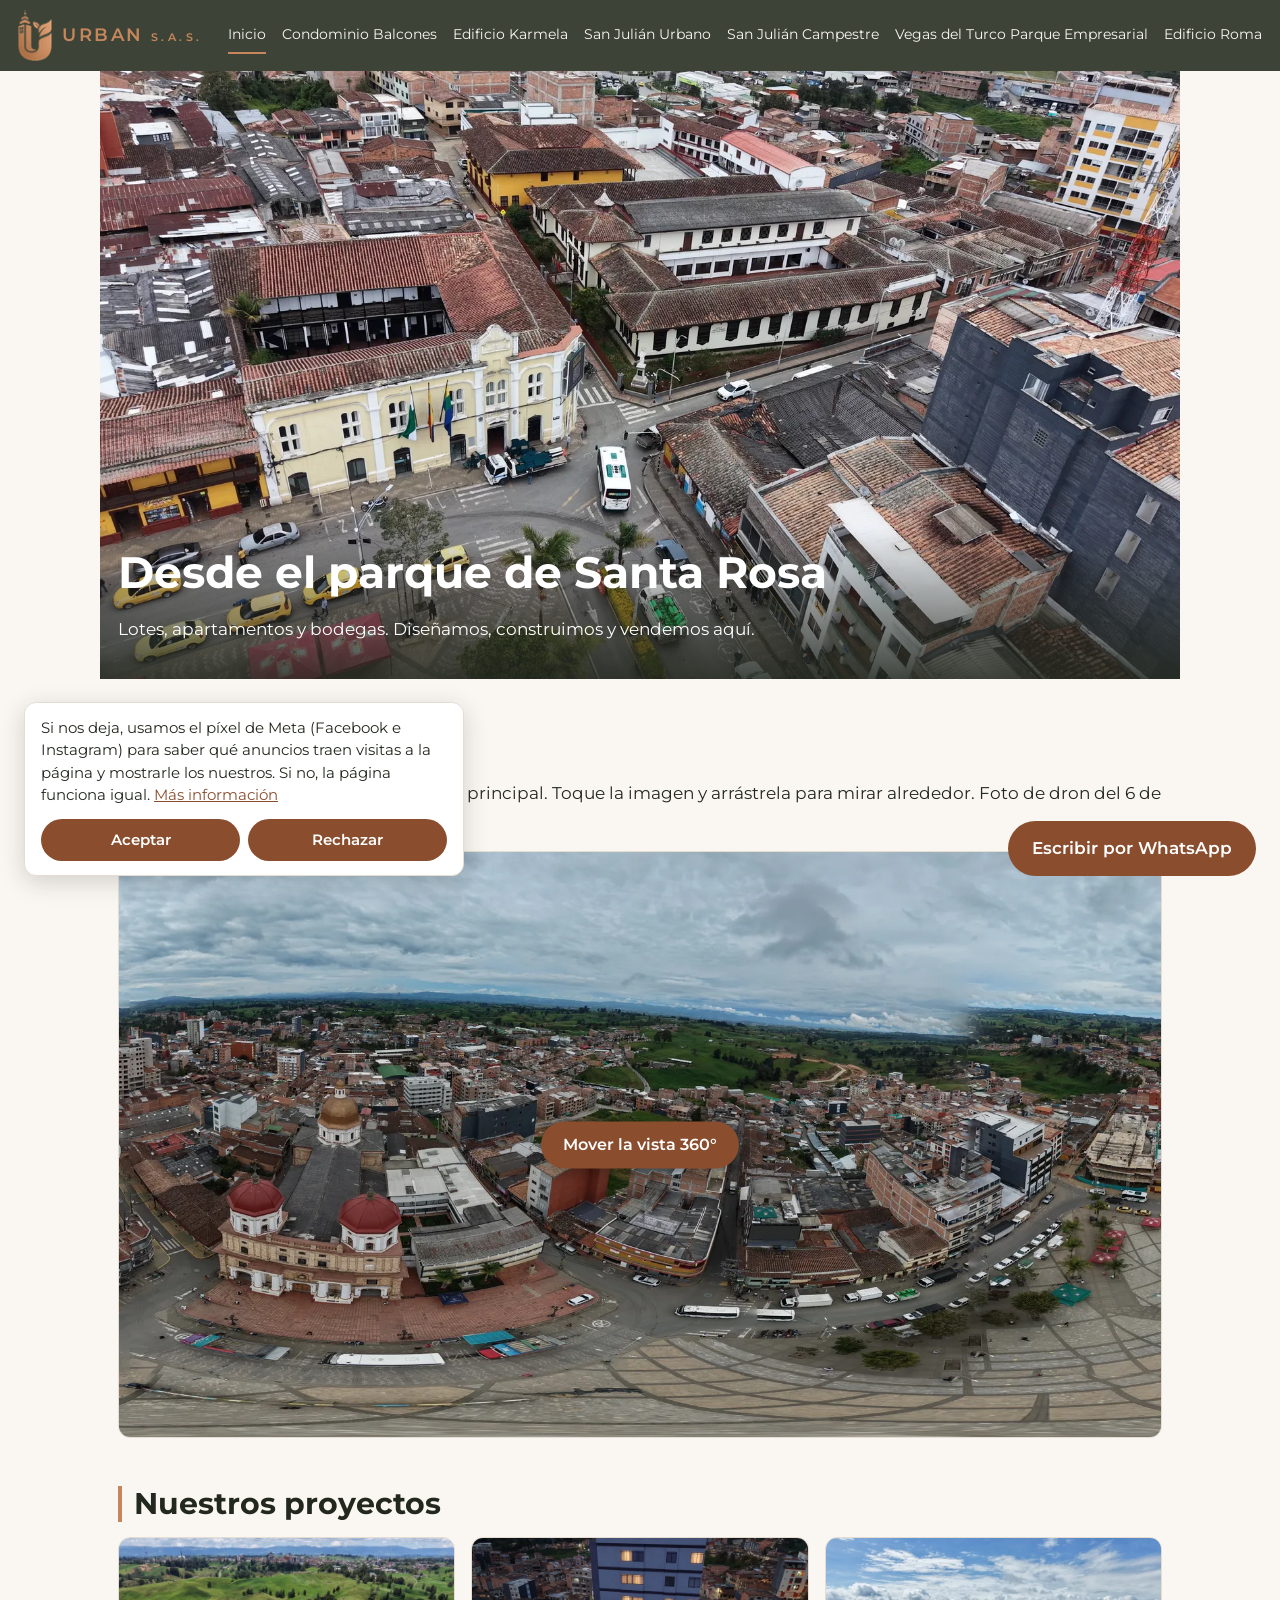
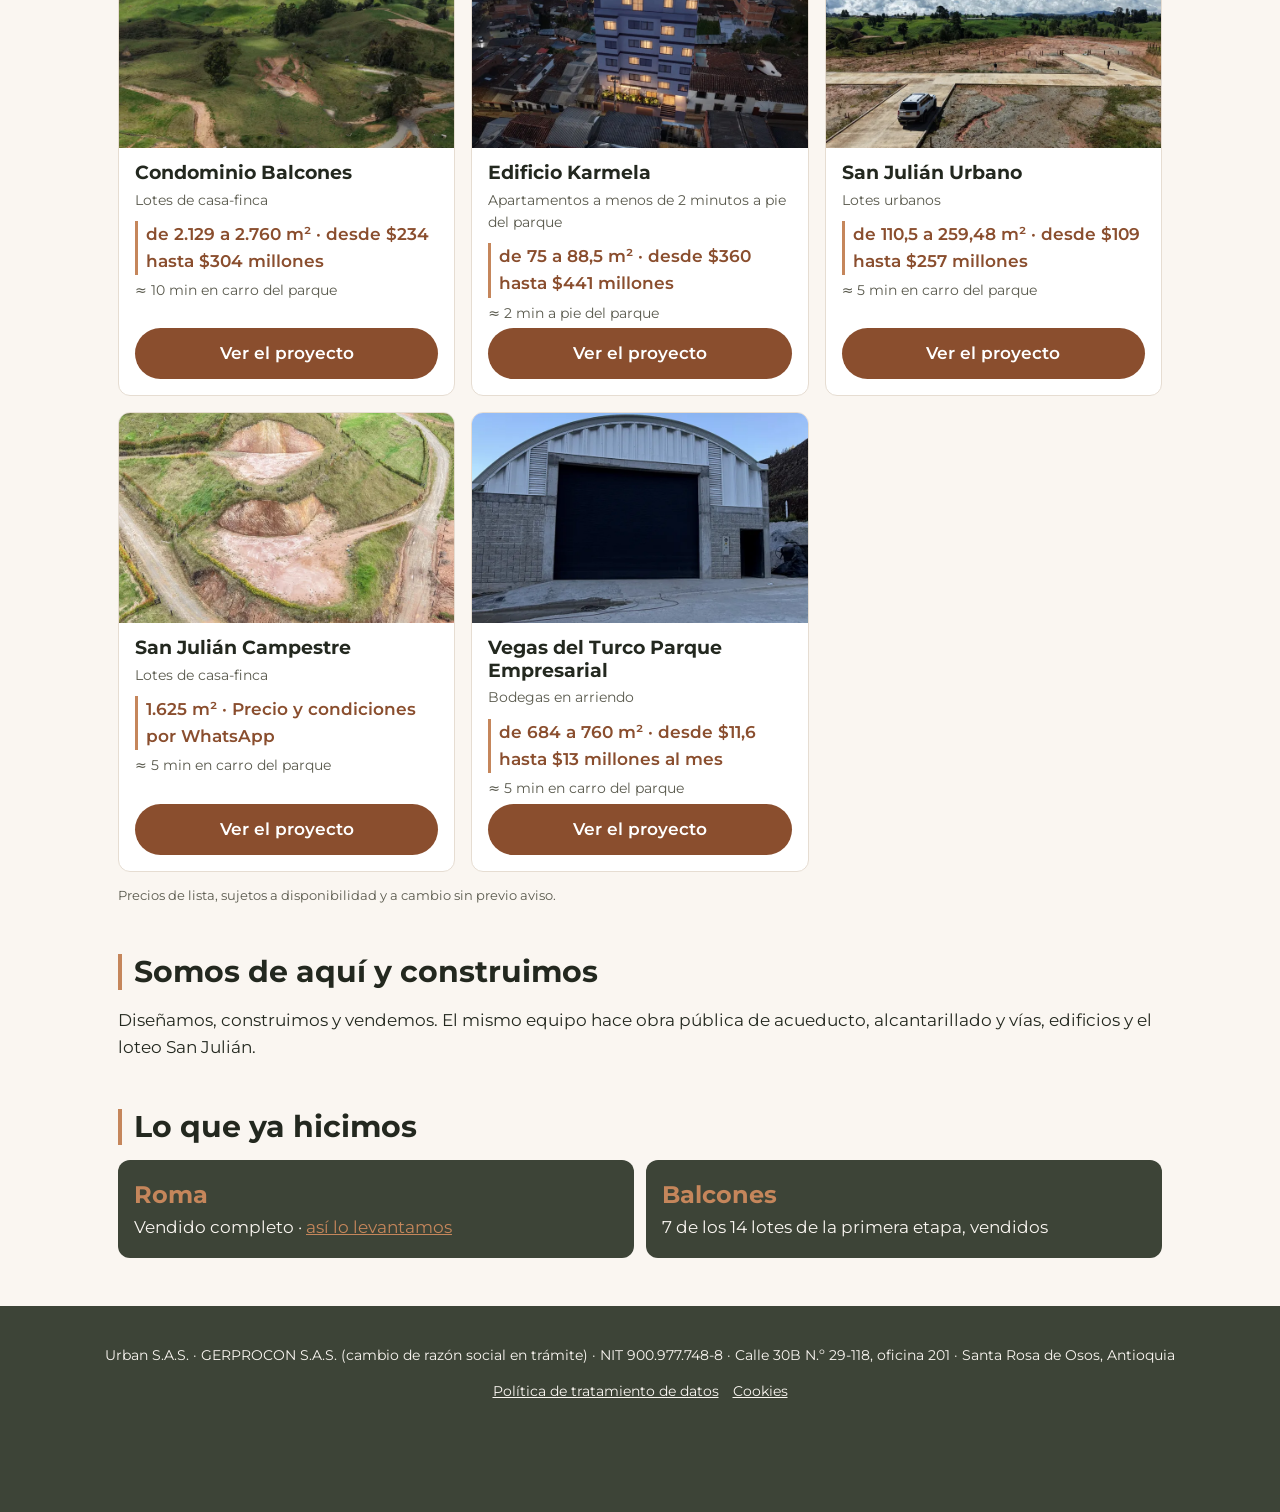
==== commit 183b907b: "Píxel de Meta con aviso de cookies en todas las páginas, y la política que lo explica (25-oct)" ====
--- a/index.html
+++ b/index.html
@@ -16,6 +16,7 @@
 <meta property="og:locale" content="es_CO">
 <meta property="og:image" content="https://urbansas.com.co/img/parque-1600.webp">
 <meta property="og:image:alt" content="Proyectos en Santa Rosa de Osos">
+<script src="/js/cookies.js" data-pixel="1586453812766345" defer></script>
 </head>
 <body>
 <header class="encabezado">
@@ -56,7 +57,7 @@
 </main>
 <footer class="pie">
   <p>Urban S.A.S. · GERPROCON S.A.S. (cambio de razón social en trámite) · NIT 900.977.748-8 · Calle 30B N.º 29-118, oficina 201 · Santa Rosa de Osos, Antioquia</p>
-  <p><a href="/privacidad/">Política de tratamiento de datos</a></p>
+  <p><a href="/privacidad/">Política de tratamiento de datos</a> <button type="button" class="cambiar-cookies" hidden>Cookies</button></p>
 </footer>
 <a class="whatsapp-fijo" href="https://wa.me/573203769226?text=Hola%2C%20vi%20la%20p%C3%A1gina%20de%20Urban.%20Quiero%20informaci%C3%B3n.">Escribir por WhatsApp</a>
 </body>
--- a/css/urban.css
+++ b/css/urban.css
@@ -69,3 +69,10 @@
 .plan-filas div:last-child { border-bottom: 0; font-weight: 700; color: var(--cobre-hondo); }
 .plan-filas dd { margin: 0; white-space: nowrap; }
 .plan-resumen { margin: 8px 0 0; font-size: 15px; }
+/* Aviso de cookies (publico/js/cookies.js): encima del botón de WhatsApp hasta que el visitante decida. Los dos botones pesan lo mismo. */
+.aviso-cookies { position: fixed; left: 12px; right: 12px; bottom: calc(12px + env(safe-area-inset-bottom, 0px)); z-index: 60; background: #fff; color: var(--texto); border: 1px solid var(--linea); border-radius: 12px; padding: 14px 16px; box-shadow: 0 6px 24px rgba(35,40,31,.18); font-size: 15px; line-height: 1.5; }
+.aviso-cookies p { margin: 0 0 12px; }
+.aviso-cookies div { display: flex; gap: 8px; }
+.aviso-cookies button { flex: 1; font: inherit; font-weight: 600; padding: 10px 16px; border-radius: 999px; border: 0; background: var(--cobre-hondo); color: #fff; cursor: pointer; }
+@media (min-width: 760px) { .aviso-cookies { right: auto; left: 24px; bottom: 24px; max-width: 440px; } }
+.cambiar-cookies { background: none; border: 0; padding: 0 0 0 10px; font: inherit; color: var(--arena); text-decoration: underline; cursor: pointer; }
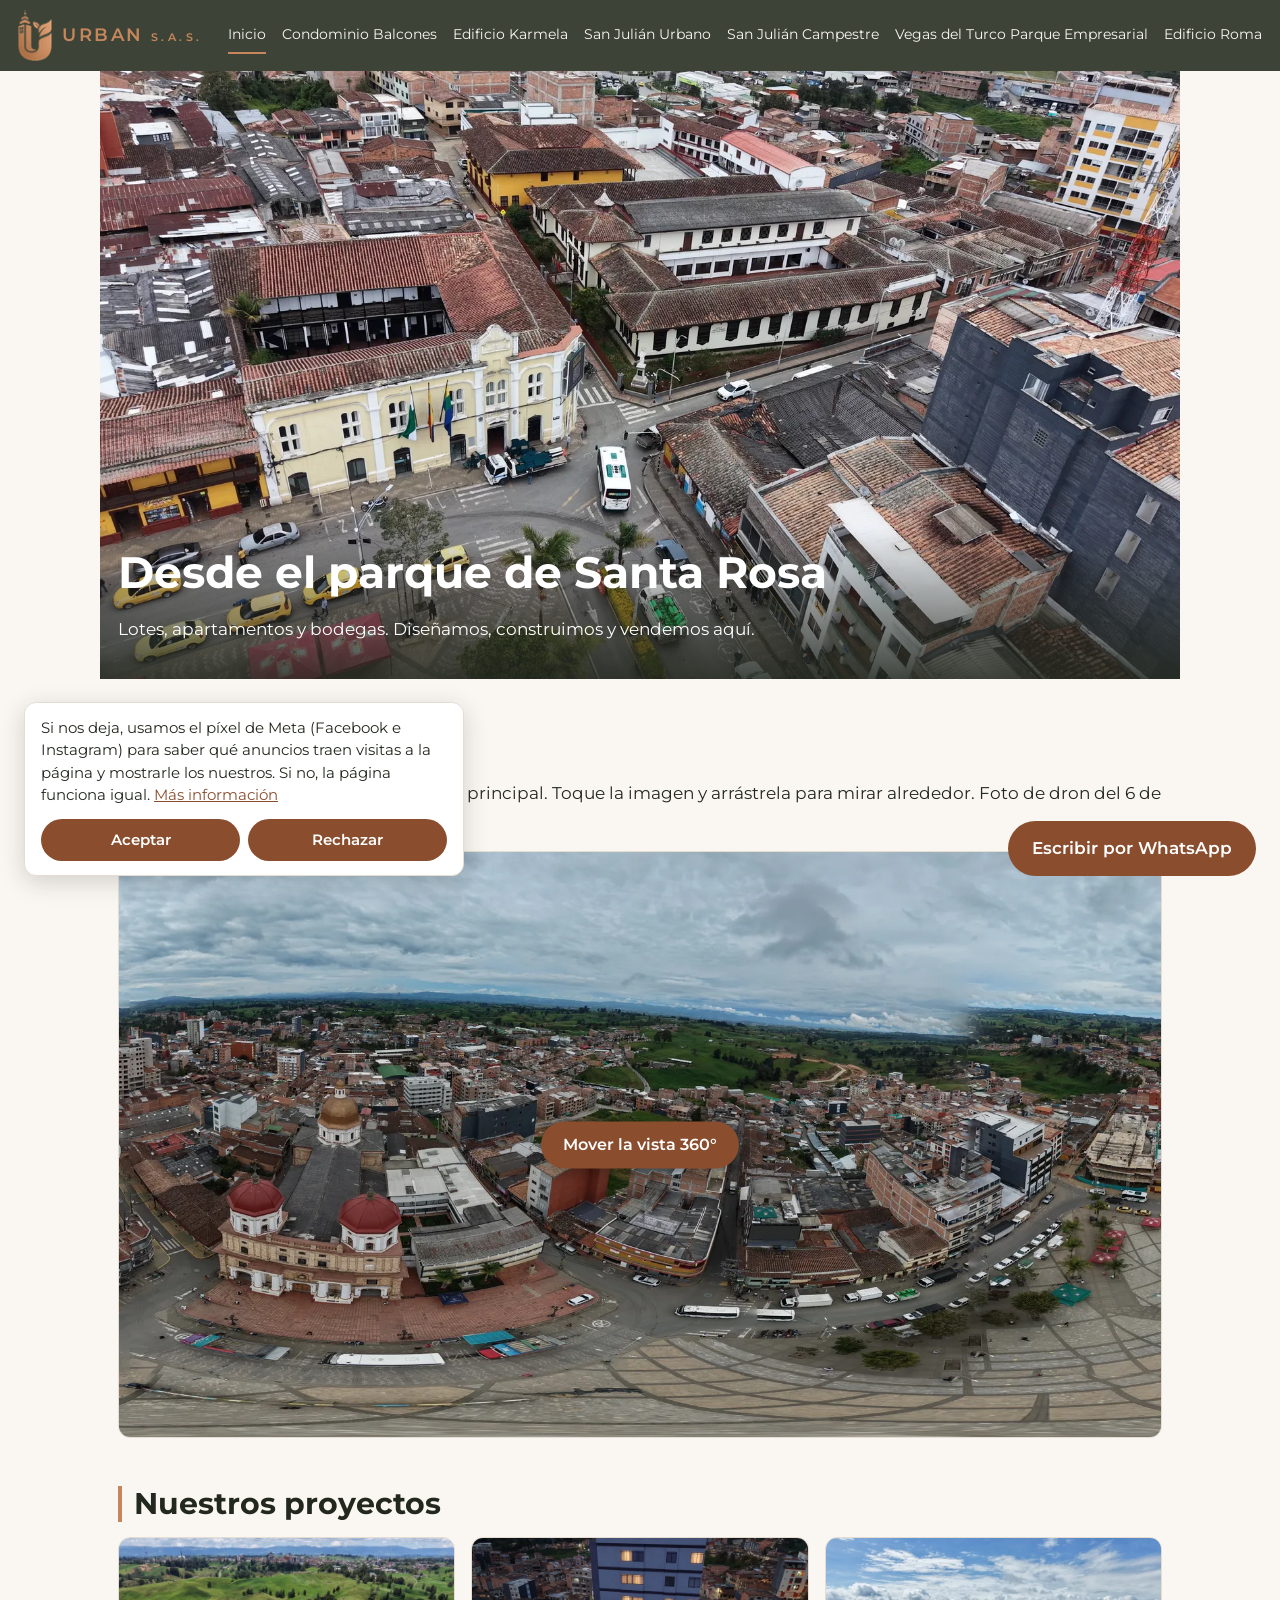
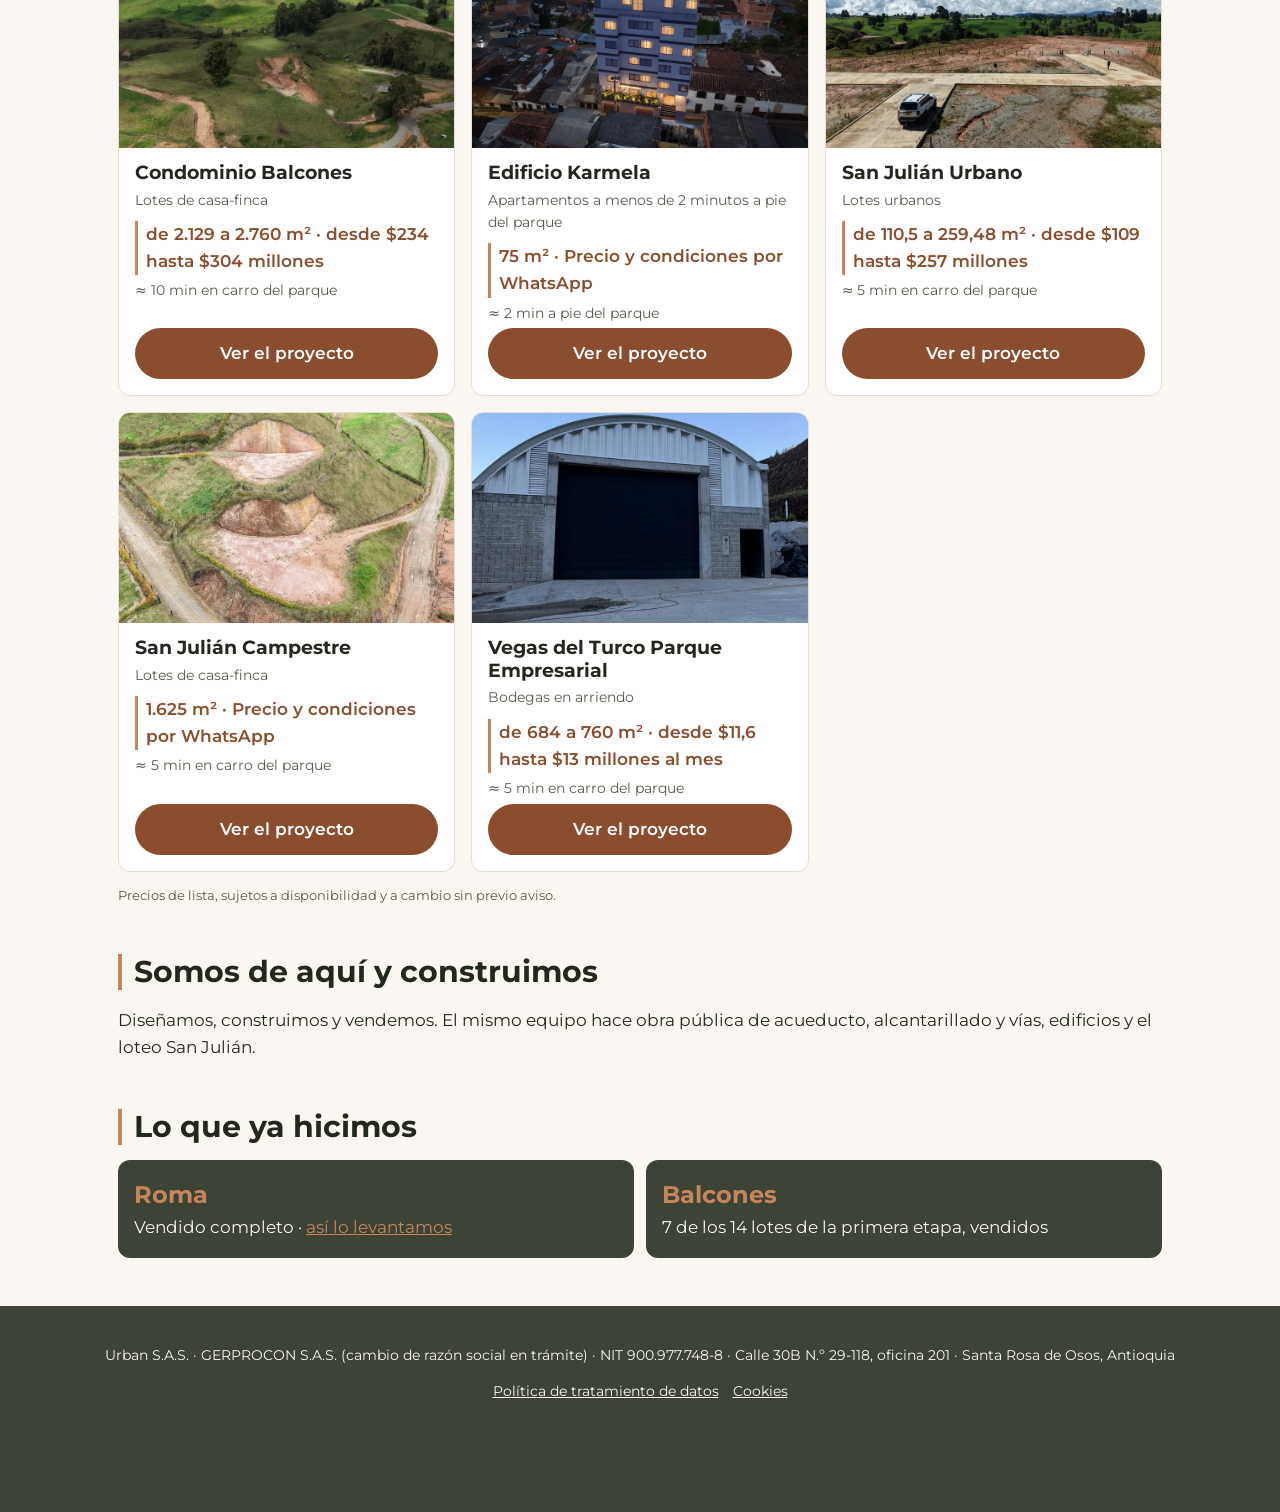
==== commit 34991937: "Karmela: 5 apartamentos disponibles (rutina de disponibilidad, 26-10 10:08)" ====
--- a/index.html
+++ b/index.html
@@ -41,7 +41,7 @@
 <div class="tarjetas"><article class="tarjeta" data-proyecto="balcones"><img src="/img/balcones-portada-800.webp" alt="" loading="lazy">
   <div class="cuerpo"><h3>Condominio Balcones</h3><p class="tipo">Lotes de casa-finca</p><p class="rango">de 2.129 a 2.760 m² · desde $234 hasta $304 millones</p><p class="minutos">≈ 10 min en carro del parque</p>
   <a class="boton" href="/balcones/">Ver el proyecto</a></div></article><article class="tarjeta" data-proyecto="karmela"><img src="/karmela/img/fachada-800.webp" alt="" loading="lazy">
-  <div class="cuerpo"><h3>Edificio Karmela</h3><p class="tipo">Apartamentos a menos de 2 minutos a pie del parque</p><p class="rango">de 75 a 88,5 m² · desde $360 hasta $441 millones</p><p class="minutos">≈ 2 min a pie del parque</p>
+  <div class="cuerpo"><h3>Edificio Karmela</h3><p class="tipo">Apartamentos a menos de 2 minutos a pie del parque</p><p class="rango">75 m² · Precio y condiciones por WhatsApp</p><p class="minutos">≈ 2 min a pie del parque</p>
   <a class="boton" href="/karmela/">Ver el proyecto</a></div></article><article class="tarjeta" data-proyecto="san-julian-urbano"><img src="/san-julian/urbano-portada-800.webp" alt="" loading="lazy">
   <div class="cuerpo"><h3>San Julián Urbano</h3><p class="tipo">Lotes urbanos</p><p class="rango">de 110,5 a 259,48 m² · desde $109 hasta $257 millones</p><p class="minutos">≈ 5 min en carro del parque</p>
   <a class="boton" href="/san-julian-urbano/">Ver el proyecto</a></div></article><article class="tarjeta" data-proyecto="san-julian-campestre"><img src="/san-julian/campestre-portada-800.webp" alt="" loading="lazy" style="object-position: 50% 30%">
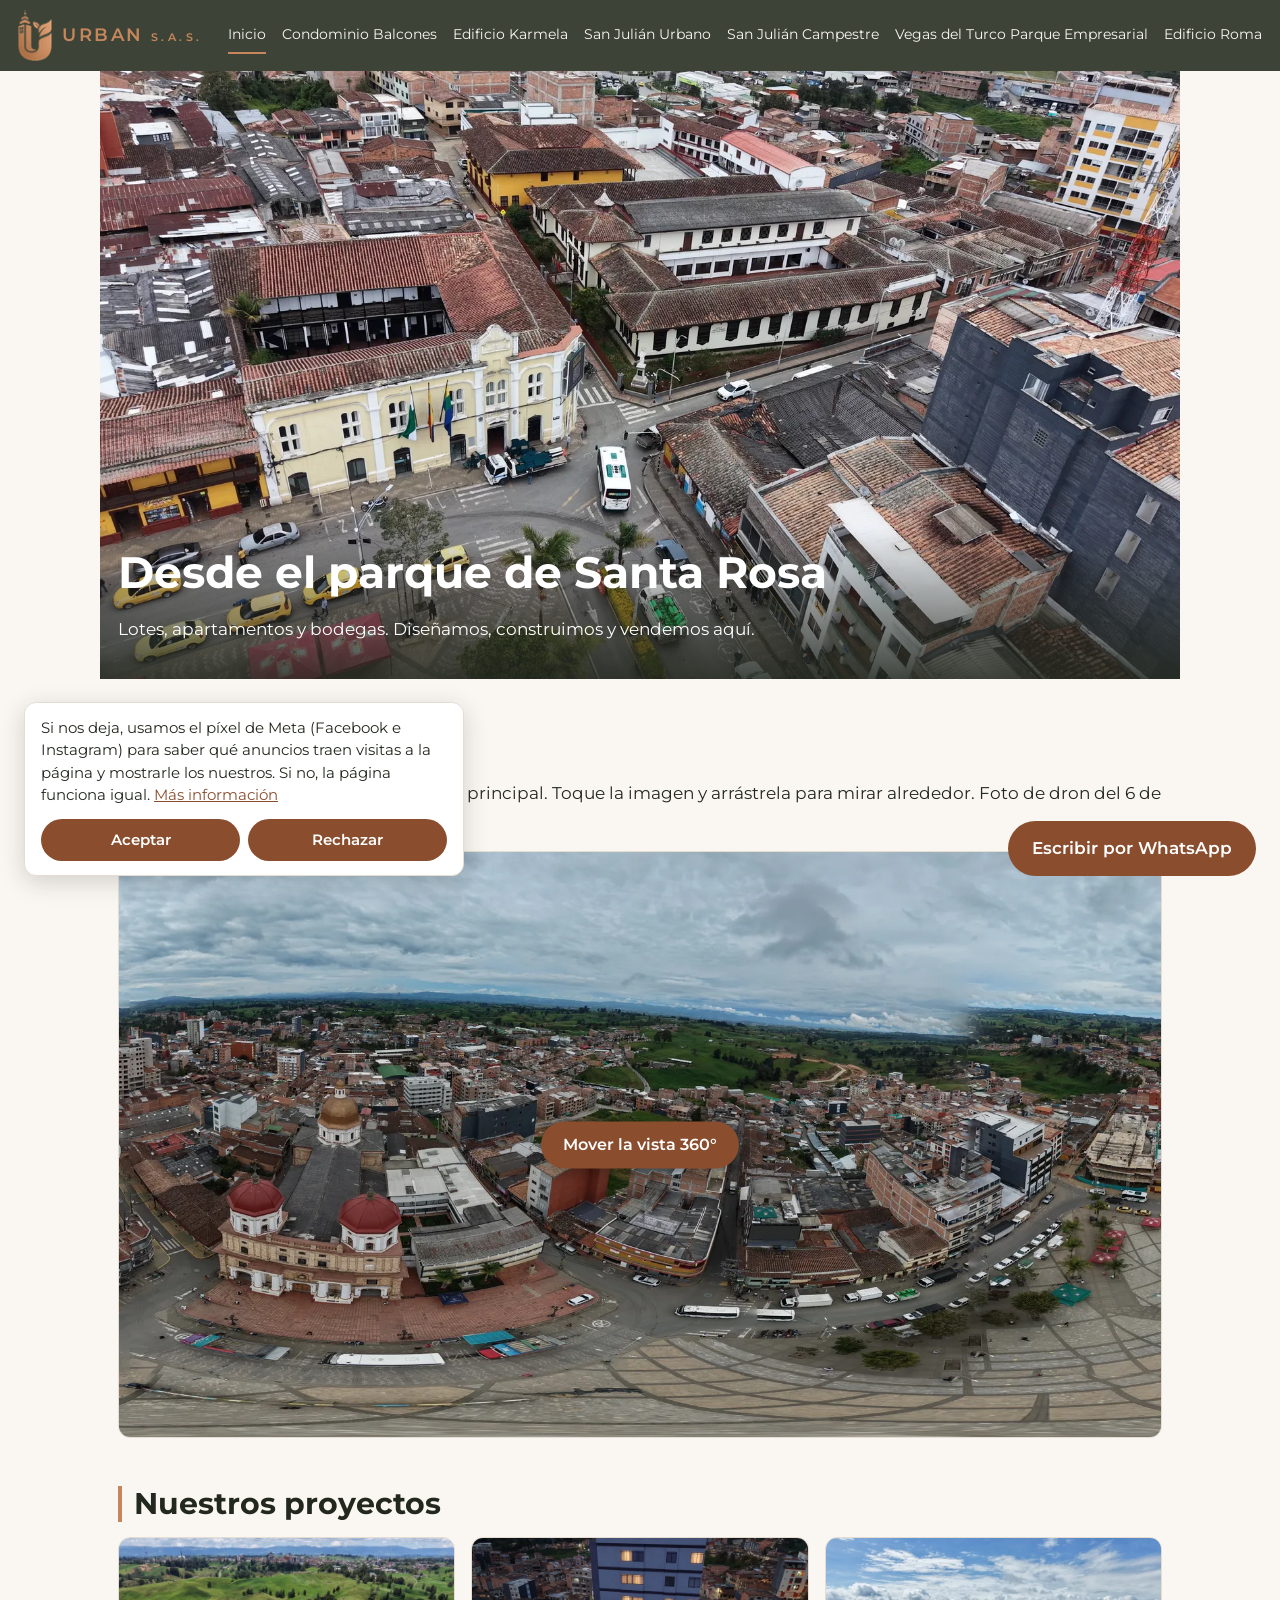
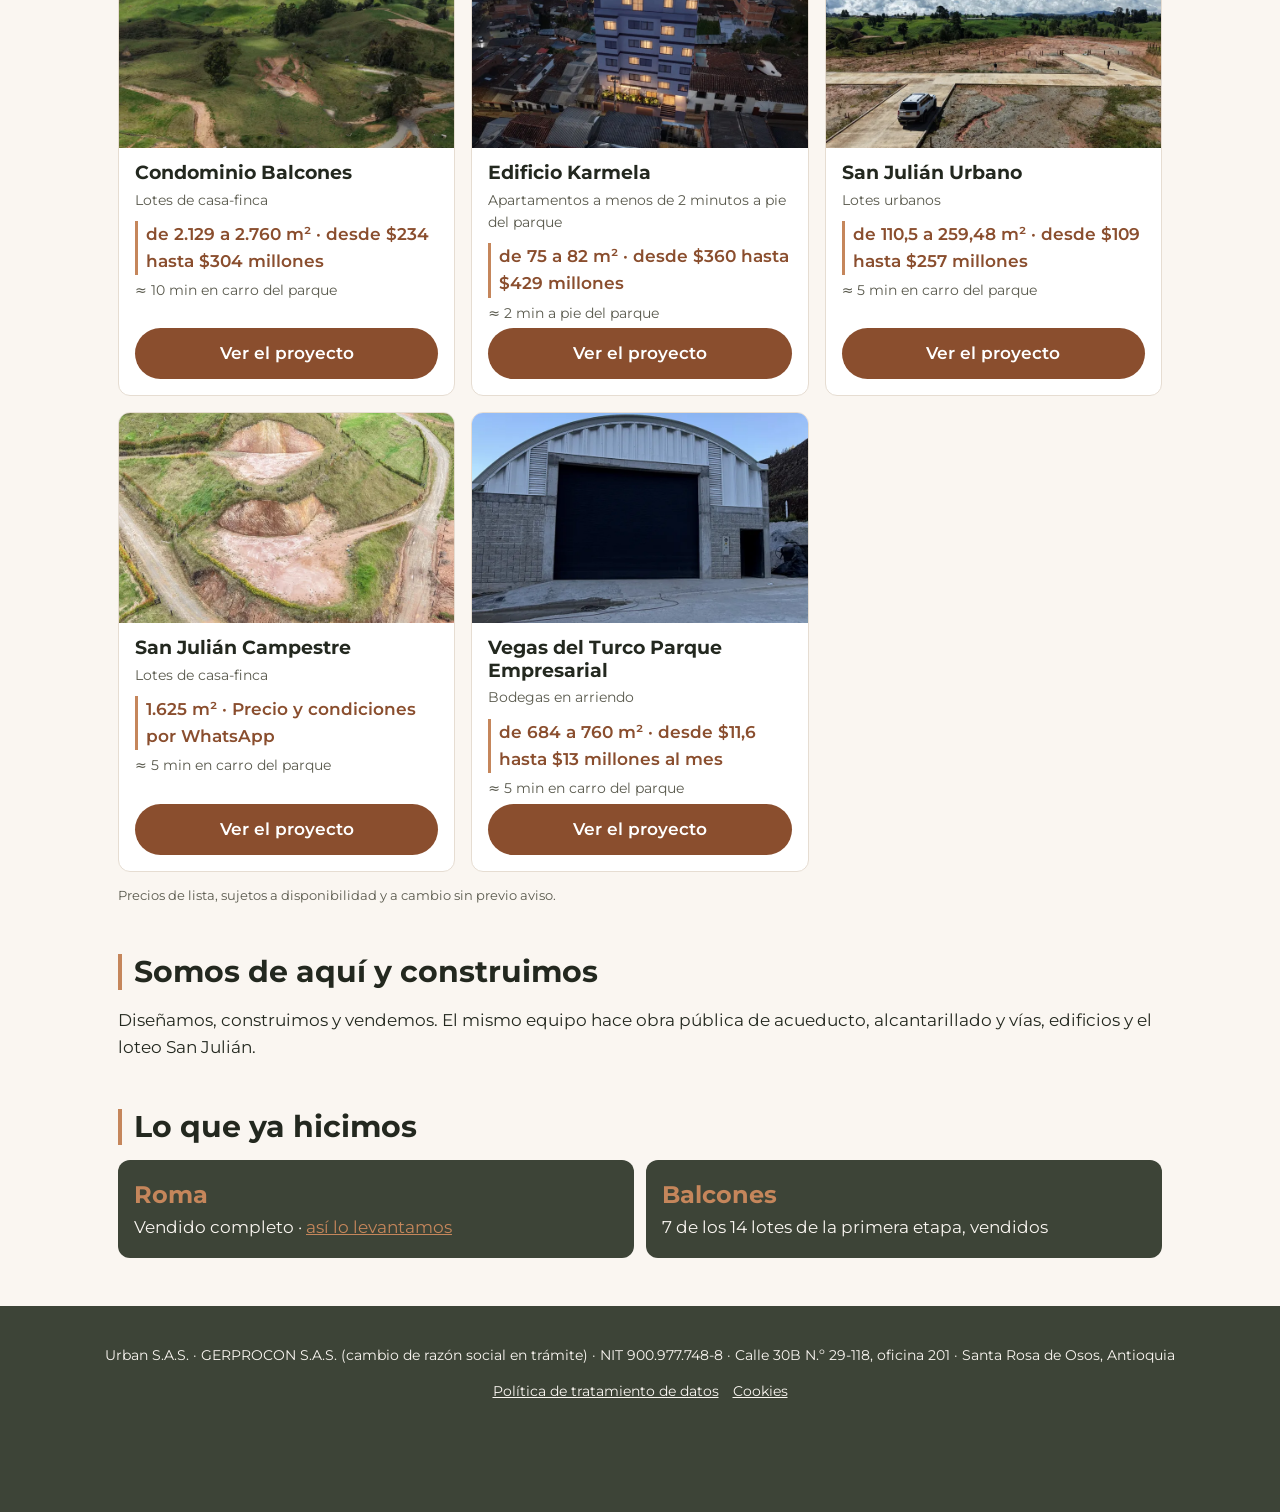
==== commit fb9332fe: "Karmela: 6 apartamentos disponibles (rutina de disponibilidad, 16-11 18:12)" ====
--- a/index.html
+++ b/index.html
@@ -41,7 +41,7 @@
 <div class="tarjetas"><article class="tarjeta" data-proyecto="balcones"><img src="/img/balcones-portada-800.webp" alt="" loading="lazy">
   <div class="cuerpo"><h3>Condominio Balcones</h3><p class="tipo">Lotes de casa-finca</p><p class="rango">de 2.129 a 2.760 m² · desde $234 hasta $304 millones</p><p class="minutos">≈ 10 min en carro del parque</p>
   <a class="boton" href="/balcones/">Ver el proyecto</a></div></article><article class="tarjeta" data-proyecto="karmela"><img src="/karmela/img/fachada-800.webp" alt="" loading="lazy">
-  <div class="cuerpo"><h3>Edificio Karmela</h3><p class="tipo">Apartamentos a menos de 2 minutos a pie del parque</p><p class="rango">75 m² · Precio y condiciones por WhatsApp</p><p class="minutos">≈ 2 min a pie del parque</p>
+  <div class="cuerpo"><h3>Edificio Karmela</h3><p class="tipo">Apartamentos a menos de 2 minutos a pie del parque</p><p class="rango">de 75 a 82 m² · desde $360 hasta $429 millones</p><p class="minutos">≈ 2 min a pie del parque</p>
   <a class="boton" href="/karmela/">Ver el proyecto</a></div></article><article class="tarjeta" data-proyecto="san-julian-urbano"><img src="/san-julian/urbano-portada-800.webp" alt="" loading="lazy">
   <div class="cuerpo"><h3>San Julián Urbano</h3><p class="tipo">Lotes urbanos</p><p class="rango">de 110,5 a 259,48 m² · desde $109 hasta $257 millones</p><p class="minutos">≈ 5 min en carro del parque</p>
   <a class="boton" href="/san-julian-urbano/">Ver el proyecto</a></div></article><article class="tarjeta" data-proyecto="san-julian-campestre"><img src="/san-julian/campestre-portada-800.webp" alt="" loading="lazy" style="object-position: 50% 30%">
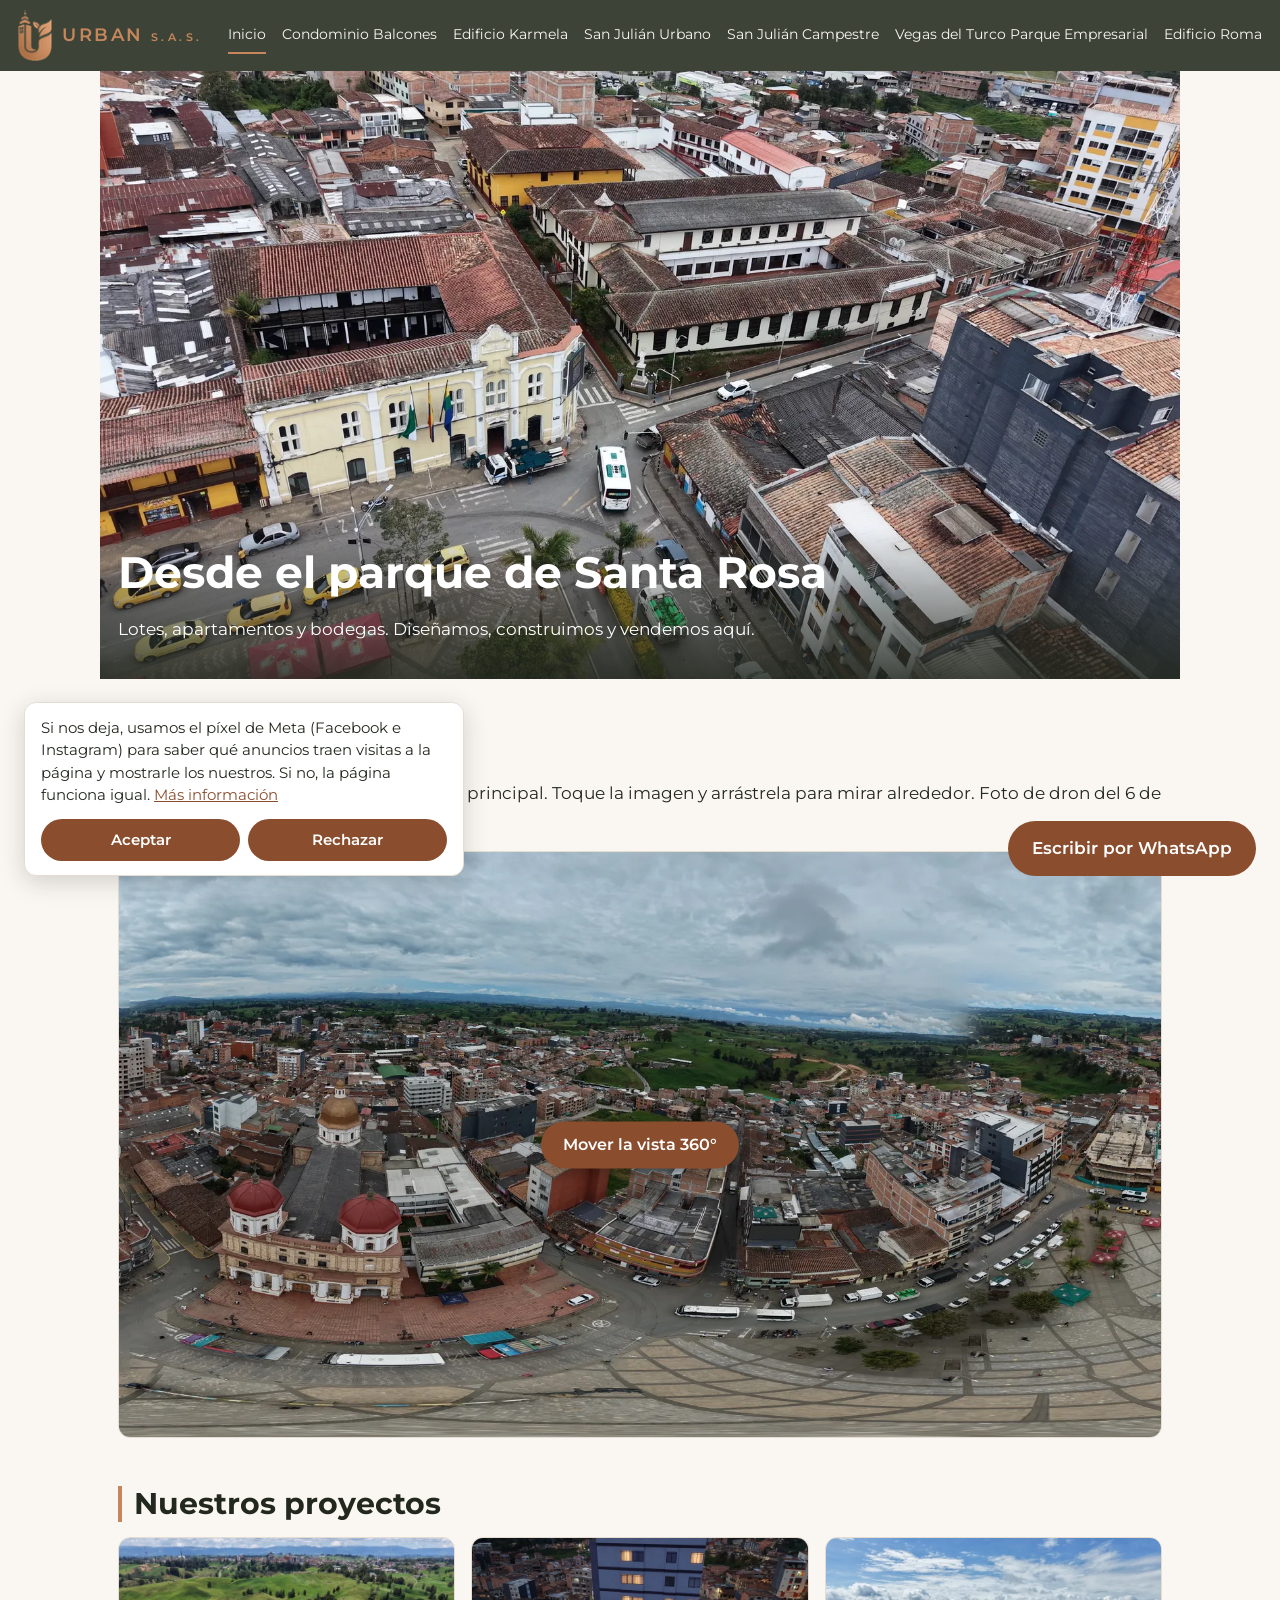
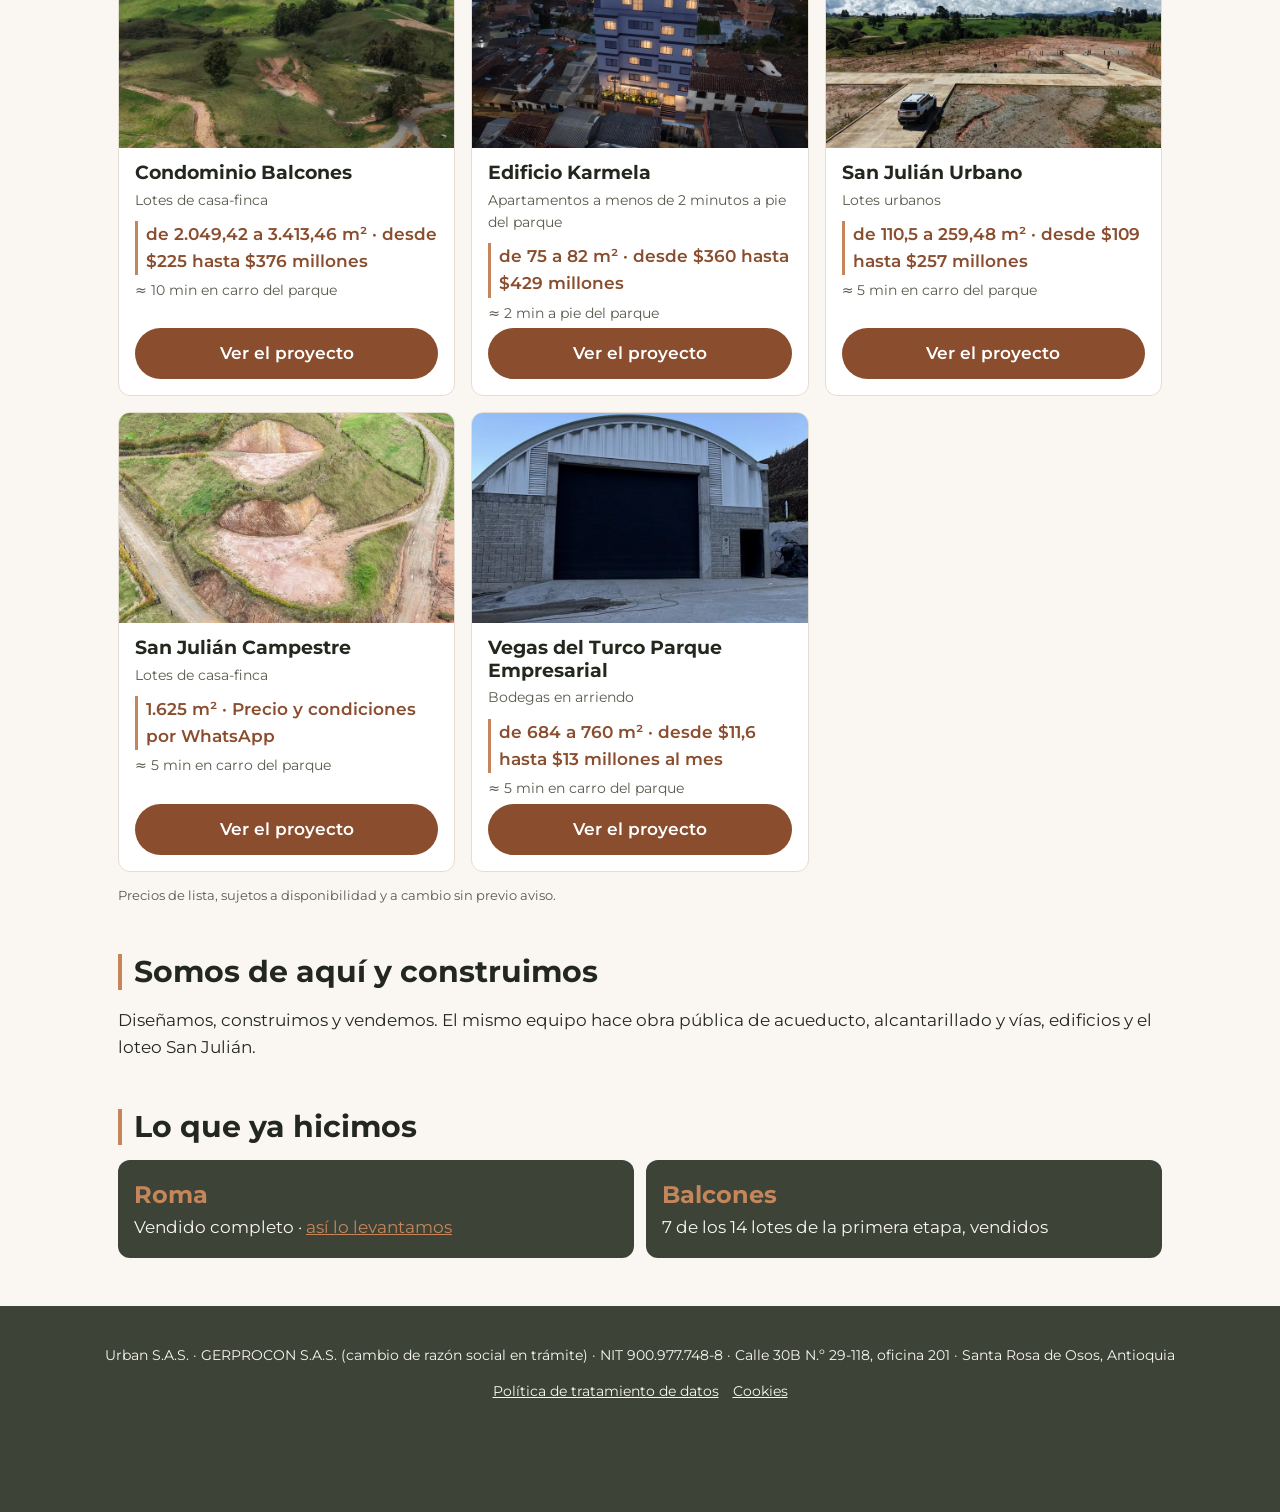
==== commit 74ae4479: "Balcones: Sector 3 en preventa, 64 lotes en el plano (urban-web 3c0d396)" ====
--- a/index.html
+++ b/index.html
@@ -39,7 +39,7 @@
 </script>
 <h2>Nuestros proyectos</h2>
 <div class="tarjetas"><article class="tarjeta" data-proyecto="balcones"><img src="/img/balcones-portada-800.webp" alt="" loading="lazy">
-  <div class="cuerpo"><h3>Condominio Balcones</h3><p class="tipo">Lotes de casa-finca</p><p class="rango">de 2.129 a 2.760 m² · desde $234 hasta $304 millones</p><p class="minutos">≈ 10 min en carro del parque</p>
+  <div class="cuerpo"><h3>Condominio Balcones</h3><p class="tipo">Lotes de casa-finca</p><p class="rango">de 2.049,42 a 3.413,46 m² · desde $225 hasta $376 millones</p><p class="minutos">≈ 10 min en carro del parque</p>
   <a class="boton" href="/balcones/">Ver el proyecto</a></div></article><article class="tarjeta" data-proyecto="karmela"><img src="/karmela/img/fachada-800.webp" alt="" loading="lazy">
   <div class="cuerpo"><h3>Edificio Karmela</h3><p class="tipo">Apartamentos a menos de 2 minutos a pie del parque</p><p class="rango">de 75 a 82 m² · desde $360 hasta $429 millones</p><p class="minutos">≈ 2 min a pie del parque</p>
   <a class="boton" href="/karmela/">Ver el proyecto</a></div></article><article class="tarjeta" data-proyecto="san-julian-urbano"><img src="/san-julian/urbano-portada-800.webp" alt="" loading="lazy">
